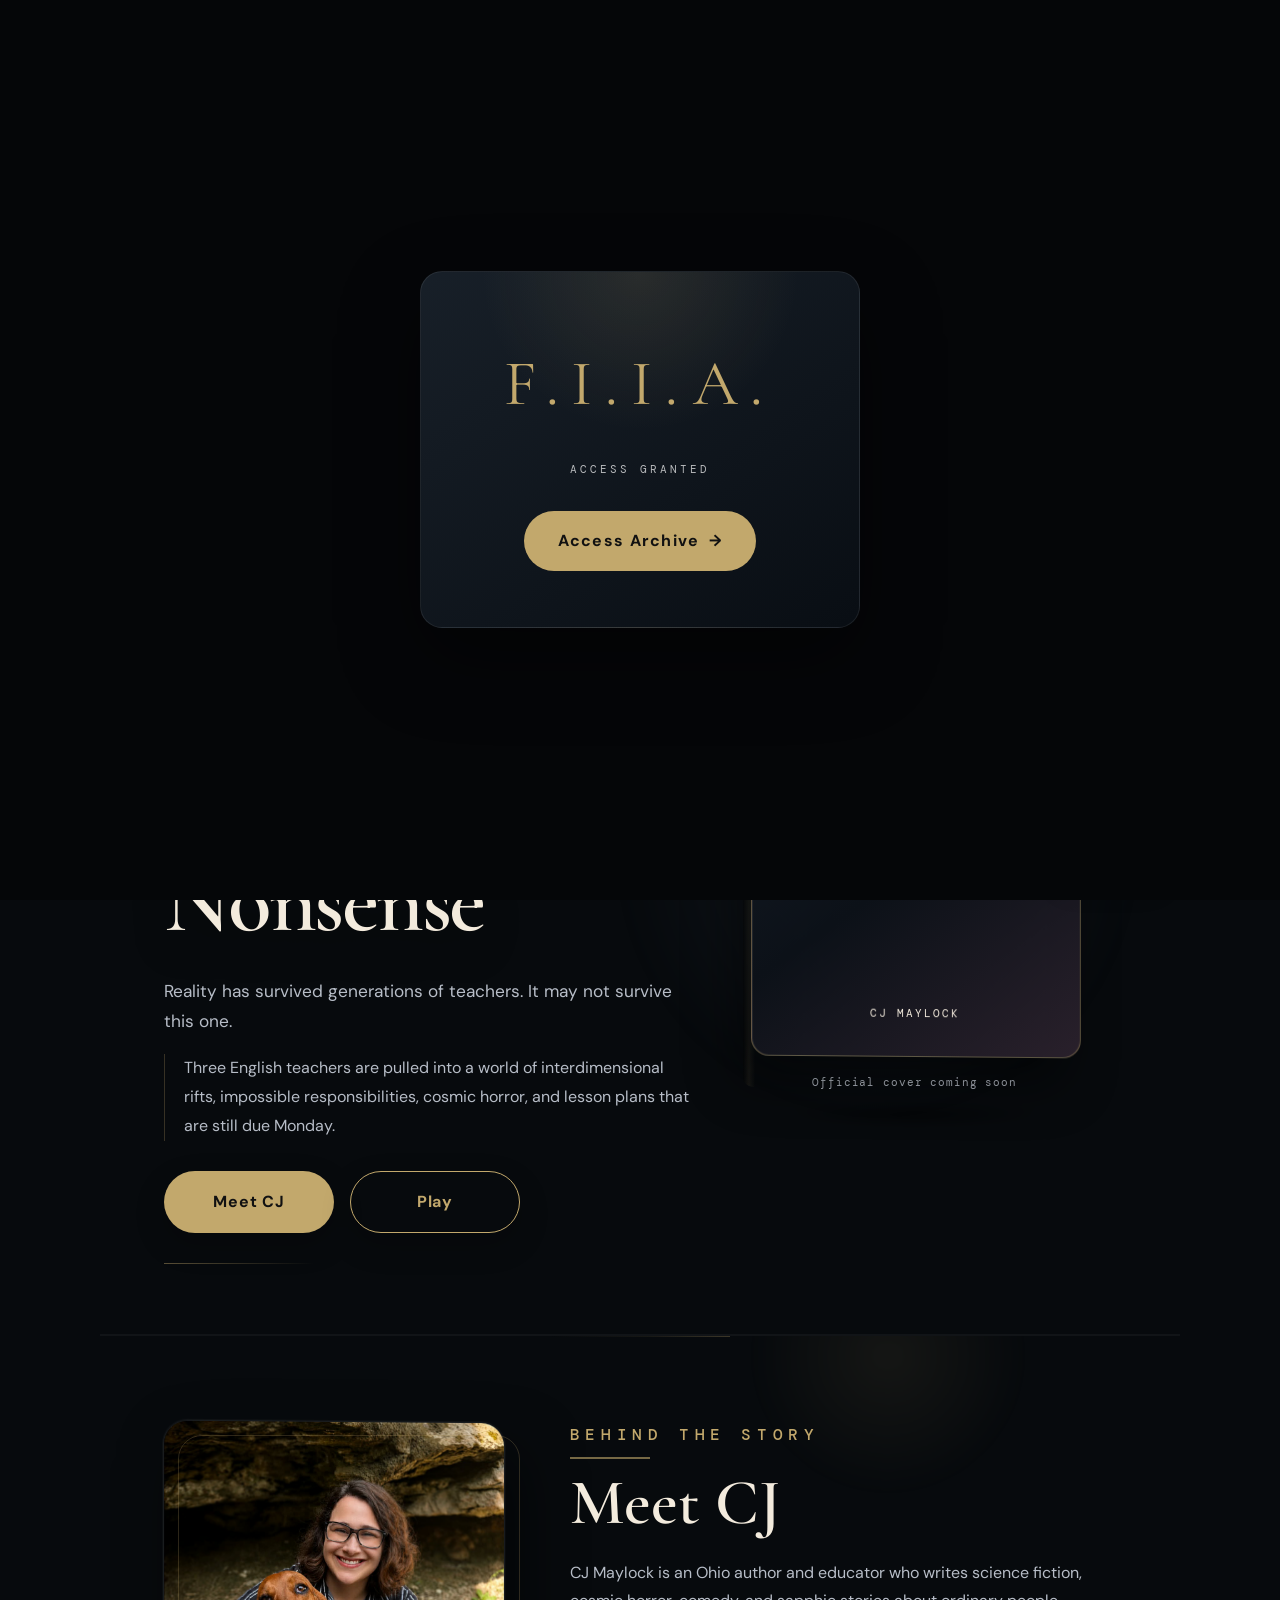
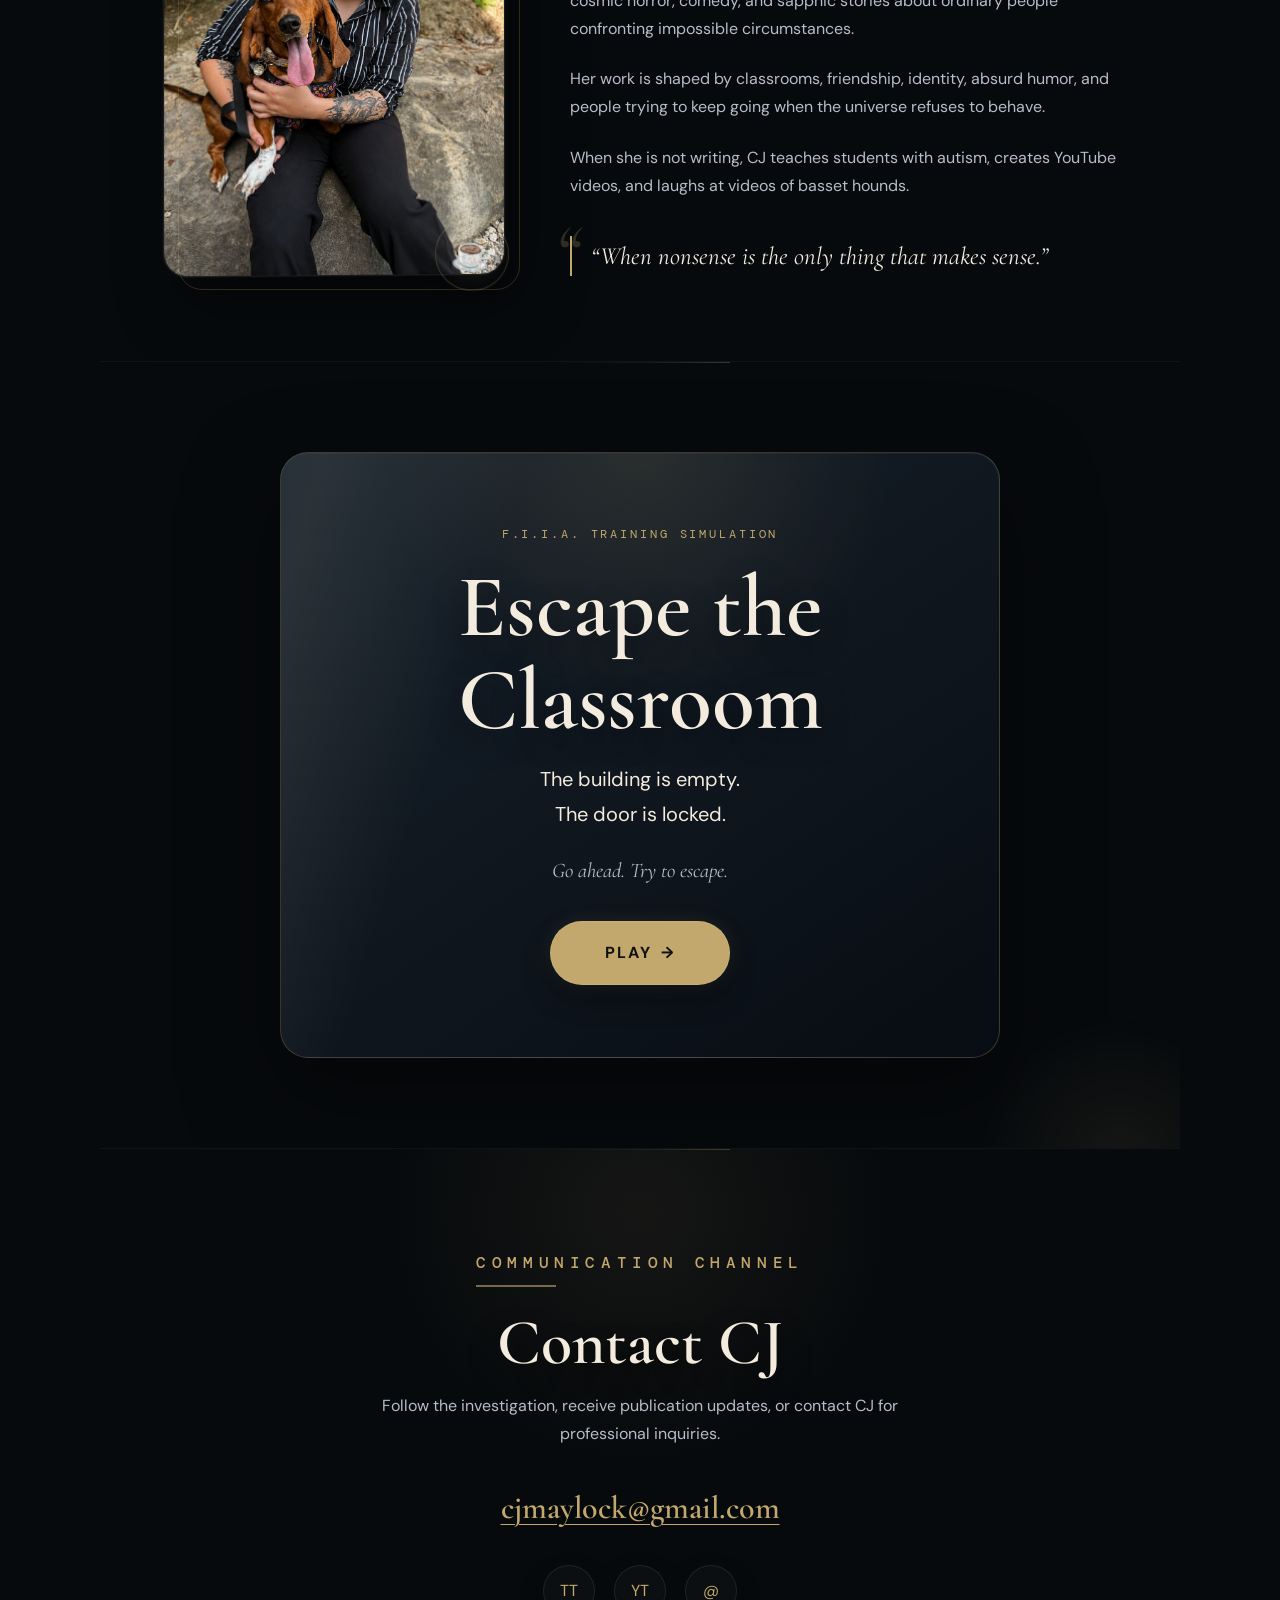
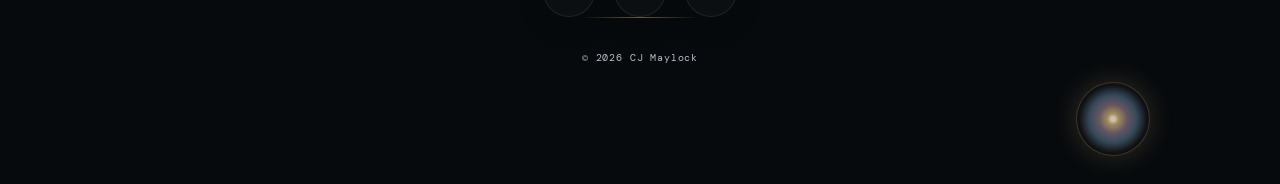
==== my-website/index.html @ 783957df "Add files via upload" ====
<!DOCTYPE html>
<html lang="en">

<head>
    <meta charset="UTF-8">

    <meta
        name="viewport"
        content="width=device-width, initial-scale=1.0"
    >

    <meta
        name="description"
        content="CJ Maylock, author of The English Department vs. Chaos and Nonsense."
    >

    <meta name="theme-color" content="#070a0d">

    <title>
        CJ Maylock | The English Department vs. Chaos and Nonsense
    </title>

    <link rel="preconnect" href="https://fonts.googleapis.com">

    <link
        rel="preconnect"
        href="https://fonts.gstatic.com"
        crossorigin
    >

    <link
        href="https://fonts.googleapis.com/css2?family=Cormorant+Garamond:ital,wght@0,500;0,600;0,700;1,500&family=DM+Mono:wght@400;500&family=DM+Sans:wght@400;500;700&display=swap"
        rel="stylesheet"
    >

    <link rel="stylesheet" href="style.css">
</head>

<body>

    <!-- ======================================================
         F.I.I.A. ENTRY SCREEN
    ======================================================= -->

    <div id="intro-screen">

        <div class="intro-card">

            <div class="fiia-logo">
                F.I.I.A.
            </div>

            <p class="clearance">
                ACCESS GRANTED
            </p>

            <button
                id="enter-button"
                type="button"
            >
                Access Archive
            </button>

        </div>

    </div>


    <!-- ======================================================
         FLASHLIGHT
    ======================================================= -->

    <div
        id="flashlight"
        aria-hidden="true"
    ></div>


    <main>

        <!-- ==================================================
             SCENE ONE: THE BOOK
        =================================================== -->

        <header id="hero">

            <div class="hero-left">

                <p class="presents">
                    CJ Maylock Presents
                </p>

                <h1>
                    The English Department

                    <span>vs.</span>

                    Chaos and Nonsense
                </h1>

                <p class="description">
                    Reality has survived generations of teachers.
                    It may not survive this one.
                </p>

                <p class="hero-summary">
                    Three English teachers are pulled into a world of
                    interdimensional rifts, impossible responsibilities,
                    cosmic horror, and lesson plans that are still due Monday.
                </p>

                <div class="hero-buttons">

                    <a
                        class="primary-button"
                        href="#author"
                    >
                        Meet CJ
                    </a>

                    <a
                        class="secondary-button"
                        href="#game"
                    >
                        Play
                    </a>

                </div>

            </div>


            <div class="hero-right">

                <div class="book-display">

                    <div class="book-placeholder">

                        <span class="book-small-text">
                            A Novel
                        </span>

                        <strong>
                            The English Department
                            <br>
                            vs.
                            <br>
                            Chaos and Nonsense
                        </strong>

                        <span class="book-author">
                            CJ Maylock
                        </span>

                    </div>

                    <p class="cover-status">
                        Official cover coming soon
                    </p>

                </div>

            </div>


            <!-- Hidden owl discovery -->

            <button
                id="secret-owl"
                data-secret="owl"
                type="button"
                aria-label="Decorative owl emblem"
            >
                ◉
            </button>


            <!-- Hidden faculty note -->

            <button
                id="secret-note"
                data-secret="note"
                type="button"
                aria-label="Small faculty note"
            >
                ✦
            </button>

        </header>


        <!-- ==================================================
             SCENE TWO: BEHIND THE STORY
        =================================================== -->

        <section
            id="author"
            class="reveal"
        >

            <div class="author-photo">

                <img
                    src="download.jpeg"
                    alt="Author CJ Maylock"
                >

            </div>


            <div class="author-copy">

                <p class="presents">
                    Behind the Story
                </p>

                <h2>
                    Meet CJ
                </h2>

                <p>
                    CJ Maylock is an Ohio author and educator who writes
                    science fiction, cosmic horror, comedy, and sapphic
                    stories about ordinary people confronting impossible
                    circumstances.
                </p>

                <p>
                    Her work is shaped by classrooms, friendship, identity,
                    absurd humor, and people trying to keep going when the
                    universe refuses to behave.
                </p>

                <p>
                    When she is not writing, CJ teaches students with autism,
                    creates YouTube videos, and laughs at videos of basset
                    hounds.
                </p>

                <blockquote class="author-quote">
                    “When nonsense is the only thing that makes sense.”
                </blockquote>

            </div>


            <!-- Hidden coffee discovery -->

            <button
                id="secret-coffee"
                data-secret="coffee"
                type="button"
                aria-label="Coffee mug"
            >
                ☕
            </button>

        </section>


        <!-- ==================================================
             SCENE THREE: ESCAPE THE CLASSROOM
        =================================================== -->

        <section
            id="game"
            class="reveal"
        >

            <div class="game-card">

                <small>
                    F.I.I.A. Training Simulation
                </small>

                <h2>
                    Escape the Classroom
                </h2>

                <p>
                    The building is empty.
                    <br>
                    The door is locked.
                </p>

                <p class="game-invitation">
                    Go ahead. Try to escape.
                </p>

                <button
                    id="play-game"
                    type="button"
                >
                    Play
                </button>

            </div>

        </section>


        <!-- ==================================================
             SCENE FOUR: CONTACT
        =================================================== -->

        <footer
            id="contact"
            class="reveal"
        >

            <p class="presents">
                Communication Channel
            </p>

            <h2>
                Contact CJ
            </h2>

            <p>
                Follow the investigation, receive publication updates,
                or contact CJ for professional inquiries.
            </p>

            <a
                class="contact-email"
                href="mailto:cjmaylock@gmail.com"
            >
                cjmaylock@gmail.com
            </a>

            <div class="social-links">

                <a
                    href="https://www.tiktok.com/@cj.maylock"
                    target="_blank"
                    rel="noopener noreferrer"
                    aria-label="CJ Maylock on TikTok"
                >
                    TT
                </a>

                <a
                    href="https://www.youtube.com/@CJMaylock/videos"
                    target="_blank"
                    rel="noopener noreferrer"
                    aria-label="CJ Maylock on YouTube"
                >
                    YT
                </a>

                <a
                    href="mailto:cjmaylock@gmail.com"
                    aria-label="Email CJ Maylock"
                >
                    @
                </a>

            </div>


            <!-- Hidden rift discovery -->

            <button
                id="secret-rift"
                data-secret="rift"
                type="button"
                aria-label="Small rift symbol"
            >
                ◌
            </button>

            <p class="copyright">
                © 2026 CJ Maylock
            </p>

        </footer>

    </main>


    <!-- ======================================================
         ESCAPE THE CLASSROOM — FULL-SCREEN GAME
         Hidden until the Play button is clicked
    ======================================================= -->

    <div
        id="game-overlay"
        aria-hidden="true"
    >

        <div class="game-interface">

            <!-- Game sidebar -->

            <aside class="game-sidebar">

                <p class="game-agency-label">
                    F.I.I.A. Training Simulation
                </p>

                <h2>
                    Escape the Classroom
                </h2>

                <div class="game-objective">

                    <small>
                        Current Objective
                    </small>

                    <strong id="game-objective-text">
                        Inspect the classroom.
                    </strong>

                </div>


                <div class="game-inventory">

                    <p class="game-panel-label">
                        Inventory
                    </p>

                    <div class="inventory-slots">

                        <div
                            class="inventory-slot"
                            id="inventory-key"
                            aria-label="Key inventory slot"
                        >
                            —
                        </div>

                        <div
                            class="inventory-slot"
                            id="inventory-code"
                            aria-label="Code inventory slot"
                        >
                            —
                        </div>

                        <div
                            class="inventory-slot"
                            id="inventory-badge"
                            aria-label="Badge inventory slot"
                        >
                            —
                        </div>

                    </div>

                </div>


                <div class="game-log">

                    <p class="game-panel-label">
                        Incident Log
                    </p>

                    <div
                        id="game-log-content"
                        aria-live="polite"
                    ></div>

                </div>


                <div class="game-sidebar-buttons">

                    <button
                        id="restart-game"
                        type="button"
                    >
                        Restart
                    </button>

                    <button
                        id="close-game"
                        type="button"
                    >
                        Return to Website
                    </button>

                </div>

            </aside>


            <!-- Classroom -->

            <section
                class="classroom"
                id="classroom"
            >

                <div class="classroom-ceiling">

                    <div class="classroom-light"></div>

                </div>


                <button
                    class="classroom-chalkboard"
                    id="classroom-chalkboard"
                    type="button"
                >

                    <strong id="classroom-board-title">
                        Today’s Objective
                    </strong>

                    <span id="classroom-board-message">
                        Remain calm until help arrives.
                    </span>

                </button>


                <button
                    class="classroom-poster"
                    id="classroom-poster"
                    type="button"
                >

                    <strong>
                        Northdown High School
                    </strong>

                    <small>
                        Staff reminder:
                        <br><br>
                        The second bell does not indicate dismissal.
                    </small>

                </button>


                <button
                    class="classroom-clock"
                    id="classroom-clock"
                    type="button"
                    aria-label="Classroom clock"
                ></button>


                <div class="filing-cabinet">

                    <button
                        class="filing-drawer"
                        data-drawer="0"
                        type="button"
                        aria-label="Top filing drawer"
                    ></button>

                    <button
                        class="filing-drawer"
                        data-drawer="1"
                        type="button"
                        aria-label="Second filing drawer"
                    ></button>

                    <button
                        class="filing-drawer"
                        data-drawer="2"
                        type="button"
                        aria-label="Third filing drawer"
                    ></button>

                    <button
                        class="filing-drawer"
                        data-drawer="3"
                        type="button"
                        aria-label="Bottom filing drawer"
                    ></button>

                </div>


                <div class="teacher-desk">

                    <button
                        class="desk-object coffee-object"
                        id="game-coffee"
                        type="button"
                        aria-label="Coffee mug"
                    >
                        ☕
                    </button>

                    <button
                        class="desk-object paper-object"
                        id="game-papers"
                        type="button"
                        aria-label="Stack of papers"
                    ></button>

                    <button
                        class="desk-object book-object"
                        id="game-book"
                        type="button"
                        aria-label="Purple book"
                    ></button>

                </div>


                <button
                    class="classroom-door"
                    id="classroom-door"
                    type="button"
                    aria-label="Locked classroom door"
                >

                    <span class="door-window"></span>

                    <span class="door-handle"></span>

                </button>


                <div class="classroom-floor"></div>

                <p
                    class="classroom-whisper"
                    id="classroom-whisper"
                >
                    you stayed too late
                </p>


                <!-- Game opening screen -->

                <div
                    class="game-screen"
                    id="game-start-screen"
                >

                    <div class="game-screen-card">

                        <p class="game-screen-code">
                            F.I.I.A. Training Scenario 01
                        </p>

                        <h2>
                            The classroom is empty.
                            <br>
                            The door is locked.
                        </h2>

                        <p>
                            Find a way out before the second bell.
                        </p>

                        <button
                            id="begin-game"
                            type="button"
                        >
                            Begin
                        </button>

                    </div>

                </div>


                <!-- Object discovery screen -->

                <div
                    class="game-screen hidden"
                    id="game-note-screen"
                >

                    <div class="game-screen-card">

                        <p
                            class="game-screen-code"
                            id="game-note-label"
                        >
                            Recovered Note
                        </p>

                        <h2 id="game-note-title">
                            Discovery
                        </h2>

                        <p id="game-note-text"></p>

                        <button
                            id="close-game-note"
                            type="button"
                        >
                            Put It Back
                        </button>

                    </div>

                </div>


                <!-- Door keypad screen -->

                <div
                    class="game-screen hidden"
                    id="game-keypad-screen"
                >

                    <div class="game-screen-card">

                        <p class="game-screen-code">
                            Door Keypad
                        </p>

                        <h2>
                            Enter the four-digit code.
                        </h2>

                        <p>
                            Something knocks once from the other side.
                        </p>

                        <div
                            class="keypad-display"
                            id="keypad-display"
                        >
                            ----
                        </div>

                        <div
                            class="keypad-buttons"
                            id="keypad-buttons"
                        >

                            <button type="button">1</button>
                            <button type="button">2</button>
                            <button type="button">3</button>

                            <button type="button">4</button>
                            <button type="button">5</button>
                            <button type="button">6</button>

                            <button type="button">7</button>
                            <button type="button">8</button>
                            <button type="button">9</button>

                            <button type="button">CLR</button>
                            <button type="button">0</button>
                            <button type="button">OK</button>

                        </div>

                        <button
                            id="close-keypad"
                            type="button"
                        >
                            Step Away
                        </button>

                    </div>

                </div>


                <!-- Game ending screen -->

                <div
                    class="game-screen hidden"
                    id="game-ending-screen"
                >

                    <div class="game-screen-card">

                        <p class="game-screen-code">
                            Training Evaluation
                        </p>

                        <h2>
                            The door opened.
                            <br>
                            The hallway did not.
                        </h2>

                        <p id="game-ending-text">
                            You escaped the classroom before the second bell.
                        </p>

                        <div class="game-ending-buttons">

                            <button
                                id="play-again"
                                type="button"
                            >
                                Play Again
                            </button>

                            <button
                                id="return-from-game"
                                type="button"
                            >
                                Return to Website
                            </button>

                        </div>

                    </div>

                </div>

            </section>

        </div>

    </div>


    <!-- ======================================================
         JAVASCRIPT
    ======================================================= -->

    <script src="script.js"></script>
    <script src="ambient.js"></script>
    <script src="discoveries.js"></script>
    <script src="effects.js"></script>
    <script src="achievements.js"></script>
    <script src="game.js"></script>

</body>

</html>
---- my-website/style.css ----
/* ============================================================
   CJ MAYLOCK WEBSITE
   THE ENGLISH DEPARTMENT vs. CHAOS AND NONSENSE
   PART 1 — FOUNDATION
============================================================ */


/* ============================================================
   GOOGLE FONTS
============================================================ */

@import url('https://fonts.googleapis.com/css2?family=Cormorant+Garamond:wght@400;500;600;700&family=DM+Sans:wght@400;500;700&family=DM+Mono:wght@400;500&display=swap');


/* ============================================================
   VARIABLES
============================================================ */

:root{

    --background:#070A0D;
    --background-light:#10161D;

    --panel:rgba(18,24,31,.88);

    --gold:#C2A86C;

    --paper:#F3EBDD;

    --chalk:#E5E9E1;

    --text:#F7F5F2;

    --text-soft:#B7BDC7;

    --border:rgba(255,255,255,.08);

    --shadow:0 30px 80px rgba(0,0,0,.45);

    --radius:22px;

    --transition:.35s ease;

}


/* ============================================================
   RESET
============================================================ */

*{

    margin:0;

    padding:0;

    box-sizing:border-box;

}

html{

    scroll-behavior:smooth;

}

body{

    background:var(--background);

    color:var(--text);

    font-family:"DM Sans",sans-serif;

    overflow-x:hidden;

    line-height:1.75;

    position:relative;

}


/* ============================================================
   BACKGROUND
============================================================ */

body::before{

    content:"";

    position:fixed;

    inset:0;

    background:

        radial-gradient(circle at top,#1b2430 0%,transparent 55%),

        radial-gradient(circle at bottom,#111923 0%,transparent 45%),

        linear-gradient(180deg,#070A0D,#090D12);

    z-index:-2;

}

body::after{

    content:"";

    position:fixed;

    inset:0;

    background-image:

    linear-gradient(rgba(255,255,255,.02) 1px,transparent 1px),

    linear-gradient(90deg,rgba(255,255,255,.02) 1px,transparent 1px);

    background-size:70px 70px;

    opacity:.18;

    pointer-events:none;

    z-index:-1;

}


/* ============================================================
   TYPOGRAPHY
============================================================ */

h1,h2,h3{

    font-family:"Cormorant Garamond",serif;

    font-weight:600;

    line-height:1.05;

}

h1{

    font-size:clamp(3rem,7vw,6rem);

}

h2{

    font-size:clamp(2.2rem,5vw,4rem);

}

h3{

    font-size:2rem;

}

p{

    color:var(--text-soft);

    max-width:700px;

}

a{

    text-decoration:none;

    color:inherit;

}


/* ============================================================
   LAYOUT
============================================================ */

section{

    padding:120px 8%;

}

img{

    display:block;

    max-width:100%;

}

button{

    font:inherit;

    cursor:pointer;

}


/* ============================================================
   BUTTONS
============================================================ */

.primary-button,

.secondary-button,

#enter-button,

#play-game{

    display:inline-flex;

    align-items:center;

    justify-content:center;

    gap:.6rem;

    padding:16px 34px;

    border-radius:999px;

    transition:var(--transition);

    font-weight:700;

    letter-spacing:.05em;

    cursor:pointer;

}

.primary-button,

#enter-button,

#play-game{

    background:var(--gold);

    color:#111;

    border:none;

}

.primary-button:hover,

#enter-button:hover,

#play-game:hover{

    transform:translateY(-4px);

    box-shadow:

    0 0 25px rgba(194,168,108,.45);

}

.secondary-button{

    border:1px solid var(--gold);

    color:var(--gold);

    background:transparent;

}

.secondary-button:hover{

    background:rgba(194,168,108,.12);

}


/* ============================================================
   INTRO SCREEN
============================================================ */

#intro-screen{

    position:fixed;

    inset:0;

    display:flex;

    justify-content:center;

    align-items:center;

    background:#050608;

    z-index:9999;

}

.intro-card{

    width:min(500px,90%);

    padding:60px;

    text-align:center;

    border:1px solid var(--border);

    border-radius:var(--radius);

    background:rgba(18,24,31,.92);

    backdrop-filter:blur(18px);

    box-shadow:var(--shadow);

}

.fiia-logo{

    font-family:"Cormorant Garamond",serif;

    font-size:3rem;

    color:var(--gold);

    letter-spacing:.2em;

    margin-bottom:20px;

}

.clearance{

    text-transform:uppercase;

    letter-spacing:.3em;

    font-size:.75rem;

    margin-bottom:40px;

}


/* ============================================================
   FLASHLIGHT
============================================================ */

#flashlight{

    position:fixed;

    width:380px;

    height:380px;

    border-radius:50%;

    pointer-events:none;

    background:

    radial-gradient(circle,

    rgba(255,247,214,.18),

    rgba(255,247,214,.06) 40%,

    transparent 70%);

    transform:translate(-50%,-50%);

    z-index:999;

    mix-blend-mode:screen;

}


/* ============================================================
   SCROLLBAR
============================================================ */

::-webkit-scrollbar{

    width:10px;

}

::-webkit-scrollbar-track{

    background:#0A0D12;

}

::-webkit-scrollbar-thumb{

    background:var(--gold);

    border-radius:100px;

}


/* ============================================================
   TEXT SELECTION
============================================================ */

::selection{

    background:rgba(194,168,108,.45);

    color:white;

}


/* ============================================================
   REVEAL ANIMATION
============================================================ */

.reveal{

    opacity:0;

    transform:translateY(40px);

    transition:1s ease;

}

.reveal.active{

    opacity:1;

    transform:none;

}


/* ============================================================
   UTILITIES
============================================================ */

.hidden{

    display:none;

}

.center{

    text-align:center;

}

.gold{

    color:var(--gold);

}
#hero{
    min-height:100vh;
    padding:120px 8%;
    display:grid;
    grid-template-columns:1.1fr .9fr;
    gap:4rem;
    align-items:center;
}

.hero-left{
    display:flex;
    flex-direction:column;
    gap:1.5rem;
}

.presents{
    color:var(--gold);
    font-family:"DM Mono",monospace;
    letter-spacing:.35em;
    text-transform:uppercase;
    font-size:.9rem;
}

#hero h1{
    max-width:760px;
}

#hero h1 span{
    color:var(--gold);
    font-style:italic;
}

.description{
    font-size:1.08rem;
    max-width:650px;
}

.hero-buttons{
    display:flex;
    flex-wrap:wrap;
    gap:1rem;
    margin-top:.75rem;
}

.hero-right{
    display:flex;
    justify-content:center;
}

.hero-right img{
    width:min(430px,100%);
    border-radius:24px;
    border:1px solid var(--border);
    box-shadow:var(--shadow);
    transition:transform .45s ease, box-shadow .45s ease;
}

.hero-right img:hover{
    transform:translateY(-8px);
    box-shadow:0 35px 90px rgba(0,0,0,.55);
}

/* ============================================================
   ABOUT BOOK
============================================================ */

#about-book{
    display:grid;
    grid-template-columns:.85fr 1.15fr;
    gap:4rem;
    align-items:center;
}

.book-column{
    display:flex;
    justify-content:center;
}

.book-placeholder{
    width:320px;
    aspect-ratio:2/3;
    display:grid;
    place-items:center;
    color:var(--gold);
    font-family:"Cormorant Garamond",serif;
    font-size:2rem;
    border:2px dashed rgba(194,168,108,.4);
    border-radius:18px;
    background:
      linear-gradient(rgba(255,255,255,.03),rgba(255,255,255,.01));
    transition:all .35s ease;
}

.book-placeholder:hover{
    transform:translateY(-8px) rotate(-1deg);
    border-color:var(--gold);
}

.book-copy{
    display:flex;
    flex-direction:column;
    gap:1.4rem;
}

.book-copy h2{
    color:var(--paper);
}

.book-copy p{
    font-size:1.05rem;
}

.book-copy .primary-button{
    width:max-content;
    margin-top:.5rem;
}

/* ============================================================
   SUBTLE SECTION DIVIDERS
============================================================ */

#hero::after,
#about-book::after{
    content:"";
    display:block;
    width:120px;
    height:1px;
    background:linear-gradient(to right,transparent,var(--gold),transparent);
    margin-top:4rem;
    opacity:.45;
}
#hero > *{
    animation:heroFade .9s ease both;
}

.hero-left{
    animation-delay:.1s;
}

.hero-right{
    animation-delay:.25s;
}

@keyframes heroFade{
    from{
        opacity:0;
        transform:translateY(30px);
    }
    to{
        opacity:1;
        transform:none;
    }
}

.presents{
    position:relative;
    display:inline-block;
}

.presents::after{
    content:"";
    position:absolute;
    left:0;
    bottom:-10px;
    width:80px;
    height:2px;
    background:var(--gold);
    opacity:.6;
}

#hero h1{
    text-wrap:balance;
}

.description{
    margin-top:.5rem;
}

/* ============================================================
   BOOK SECTION POLISH
============================================================ */

#about-book{
    position:relative;
}

#about-book::before{
    content:"";
    position:absolute;
    inset:40px;
    border:1px solid rgba(255,255,255,.04);
    border-radius:28px;
    pointer-events:none;
}

.book-copy{
    padding:1rem 0;
}

.book-copy h2{
    margin-bottom:.5rem;
}

.book-copy p{
    line-height:1.9;
}

.book-placeholder{
    overflow:hidden;
    position:relative;
}

.book-placeholder::before{
    content:"";
    position:absolute;
    inset:0;
    background:
        radial-gradient(circle at top,
        rgba(194,168,108,.18),
        transparent 60%);
    opacity:0;
    transition:.35s ease;
}

.book-placeholder:hover::before{
    opacity:1;
}

/* ============================================================
   BUTTON POLISH
============================================================ */

.primary-button,
.secondary-button{
    min-width:170px;
}

.primary-button:active,
.secondary-button:active{
    transform:scale(.98);
}

/* ============================================================
   RESPONSIVE
============================================================ */

@media (max-width:1100px){

    #hero,
    #about-book{
        grid-template-columns:1fr;
        text-align:center;
    }

    .hero-left,
    .book-copy{
        align-items:center;
    }

    .hero-buttons{
        justify-content:center;
    }

    .hero-right{
        order:-1;
    }

    .book-column{
        margin-bottom:2rem;
    }

}

@media (max-width:700px){

    section{
        padding:90px 7%;
    }

    #hero{
        min-height:auto;
        padding-top:140px;
    }

    .hero-buttons{
        flex-direction:column;
        width:100%;
    }

    .primary-button,
    .secondary-button{
        width:100%;
    }

    .book-placeholder{
        width:250px;
    }

    .presents{
        letter-spacing:.2em;
        font-size:.8rem;
    }

    h1{
        font-size:clamp(2.5rem,12vw,4.5rem);
    }

    h2{
        font-size:clamp(2rem,8vw,3rem);
    }
}
#author{
    display:grid;
    grid-template-columns:.9fr 1.1fr;
    gap:4rem;
    align-items:center;
}

.author-photo{
    display:flex;
    justify-content:center;
}

.author-photo img{
    width:min(360px,100%);
    border-radius:24px;
    border:1px solid var(--border);
    box-shadow:var(--shadow);
    transition:all .4s ease;
}

.author-photo img:hover{
    transform:translateY(-8px) rotate(-1deg);
}

.author-copy{
    display:flex;
    flex-direction:column;
    gap:1.25rem;
}

.author-copy h2{
    color:var(--paper);
}

.author-copy p{
    max-width:650px;
}


/* ============================================================
   ESCAPE THE CLASSROOM
============================================================ */

#game{
    padding:140px 8%;
}

.game-card{
    max-width:900px;
    margin:0 auto;
    text-align:center;
    padding:4.5rem 3rem;
    border-radius:28px;
    border:1px solid var(--border);

    background:
        radial-gradient(circle at top,
        rgba(194,168,108,.08),
        transparent 40%),
        var(--panel);

    backdrop-filter:blur(18px);

    box-shadow:var(--shadow);

    transition:.4s ease;
}

.game-card:hover{
    transform:translateY(-8px);
}

.game-card small{

    display:block;

    margin-bottom:1rem;

    color:var(--gold);

    font-family:"DM Mono",monospace;

    letter-spacing:.25em;

    text-transform:uppercase;

    font-size:.72rem;

}

.game-card h2{

    margin-bottom:1rem;

}

.game-card p{

    margin:0 auto 2rem;

    font-size:1.1rem;

    color:var(--paper);

}


/* ============================================================
   CONTACT
============================================================ */

#contact{

    text-align:center;

    padding:120px 8% 80px;

    border-top:1px solid rgba(255,255,255,.06);

}

#contact h2{

    margin-bottom:1rem;

}

#contact p{

    margin:0 auto 2rem;

}

.social-links{

    display:flex;

    justify-content:center;

    gap:1.2rem;

    flex-wrap:wrap;

}

.social-links a{

    width:52px;

    height:52px;

    display:grid;

    place-items:center;

    border-radius:50%;

    border:1px solid var(--border);

    transition:.35s ease;

    color:var(--gold);

}

.social-links a:hover{

    transform:translateY(-6px);

    background:rgba(194,168,108,.12);

    border-color:var(--gold);

}


/* ============================================================
   SUBTLE DIVIDERS
============================================================ */

#author,
#game,
#contact{
    position:relative;
}

#author::before,
#game::before,
#contact::before{
    content:"";
    position:absolute;
    top:0;
    left:50%;
    transform:translateX(-50%);
    width:140px;
    height:1px;
    background:linear-gradient(to right,transparent,var(--gold),transparent);
    opacity:.35;
}


/* ============================================================
   RESPONSIVE
============================================================ */

@media (max-width:1000px){

    #author{
        grid-template-columns:1fr;
        text-align:center;
    }

    .author-copy{
        align-items:center;
    }

}

@media (max-width:700px){

    .game-card{
        padding:3rem 1.75rem;
    }

    .social-links{
        gap:.75rem;
    }

}
#secret-owl,
#secret-coffee,
#secret-note,
#secret-rift{
    position:absolute;
    width:42px;
    height:42px;
    border:none;
    background:transparent;
    cursor:pointer;
    opacity:.28;
    transition:all .35s ease;
    z-index:25;
}

#secret-owl:hover,
#secret-coffee:hover,
#secret-note:hover,
#secret-rift:hover{
    opacity:1;
    transform:scale(1.18) rotate(6deg);
    filter:drop-shadow(0 0 10px rgba(194,168,108,.45));
}

#secret-owl{
    top:120px;
    right:7%;
}

#secret-coffee{
    bottom:180px;
    left:6%;
}

#secret-note{
    top:50%;
    right:12%;
}

#secret-rift{
    bottom:120px;
    right:18%;
}

/* ============================================================
   FLASHLIGHT POLISH
============================================================ */

#flashlight{
    transition:
        width .25s ease,
        height .25s ease,
        opacity .35s ease;
    opacity:.95;
}

body:hover #flashlight{
    width:420px;
    height:420px;
}

/* ============================================================
   PAGE FLICKER
============================================================ */

body.page-flicker{
    animation:pageFlicker .6s steps(2,end);
}

@keyframes pageFlicker{
    0%,100%{filter:brightness(1);}
    15%{filter:brightness(.25);}
    28%{filter:brightness(1.15);}
    40%{filter:brightness(.35);}
    58%{filter:brightness(1.08);}
    76%{filter:brightness(.18);}
}

/* ============================================================
   FILM GRAIN
============================================================ */

body::after{
    animation:grainShift 10s linear infinite;
}

@keyframes grainShift{
    0%{transform:translate(0,0);}
    25%{transform:translate(-10px,6px);}
    50%{transform:translate(8px,-4px);}
    75%{transform:translate(-6px,-8px);}
    100%{transform:translate(0,0);}
}

/* ============================================================
   SUBTLE FLOATING GLOW
============================================================ */

#hero,
#about-book,
#author,
#game{
    position:relative;
    overflow:hidden;
}

#hero::before,
#about-book::after,
#author::after,
#game::after{
    content:"";
    position:absolute;
    width:280px;
    height:280px;
    border-radius:50%;
    background:radial-gradient(circle,
        rgba(194,168,108,.08),
        transparent 70%);
    filter:blur(8px);
    animation:floatGlow 16s ease-in-out infinite;
    pointer-events:none;
}

#hero::before{
    top:-120px;
    right:-100px;
}

#about-book::after{
    bottom:-140px;
    left:-120px;
}

#author::after{
    top:-120px;
    left:60%;
}

#game::after{
    bottom:-150px;
    right:-80px;
}

@keyframes floatGlow{
    0%,100%{transform:translateY(0);}
    50%{transform:translateY(35px);}
}

/* ============================================================
   CREEPY NOTES
============================================================ */

.secret-note{
    position:absolute;
    padding:.85rem 1rem;
    border:1px solid rgba(194,168,108,.2);
    background:#efe4c8;
    color:#29251d;
    font-family:"Cormorant Garamond",serif;
    transform:rotate(-4deg);
    box-shadow:0 12px 24px rgba(0,0,0,.25);
}

.secret-note small{
    display:block;
    margin-top:.4rem;
    color:#5d5344;
    font-family:"DM Mono",monospace;
    font-size:.65rem;
}

/* ============================================================
   GLOBAL HOVER POLISH
============================================================ */

img,
.game-card,
.book-placeholder,
.intro-card{
    transition:all .4s ease;
}

img:hover{
    filter:brightness(1.03);
}

/* ============================================================
   FINAL RESPONSIVE
============================================================ */

@media(max-width:700px){

    #secret-owl,
    #secret-coffee,
    #secret-note,
    #secret-rift{
        width:36px;
        height:36px;
    }

    #flashlight{
        width:260px;
        height:260px;
    }
}
/* ============================================================
   DISCOVERY WINDOW
============================================================ */

#discovery-window{

    position:fixed;

    inset:0;

    display:none;

    justify-content:center;

    align-items:center;

    padding:2rem;

    background:rgba(5,8,12,.65);

    backdrop-filter:blur(8px);

    z-index:99999;

    animation:fadeIn .35s ease;

}

.discovery-card{

    position:relative;

    width:min(560px,95vw);

    padding:3rem;

    border-radius:22px;

    border:1px solid rgba(194,168,108,.35);

    background:

        linear-gradient(

            rgba(255,250,238,.98),

            rgba(244,236,219,.96)

        );

    color:#2b241c;

    box-shadow:

        0 40px 100px rgba(0,0,0,.45);

    transform:rotate(-1deg);

}

.discovery-card::before{

    content:"";

    position:absolute;

    width:120px;

    height:35px;

    top:-14px;

    left:50%;

    transform:translateX(-50%) rotate(-2deg);

    background:rgba(230,220,180,.55);

    border-radius:4px;

    box-shadow:0 2px 6px rgba(0,0,0,.18);

}

#discovery-title{

    font-family:"Cormorant Garamond",serif;

    font-size:2.3rem;

    margin-bottom:1rem;

    color:#2d2418;

}

#discovery-text{

    color:#463d32;

    line-height:1.85;

    font-size:1.05rem;

}

#close-discovery{

    position:absolute;

    top:18px;

    right:18px;

    width:42px;

    height:42px;

    border:none;

    border-radius:50%;

    background:rgba(0,0,0,.08);

    color:#333;

    font-size:1.3rem;

    cursor:pointer;

    transition:.25s ease;

}

#close-discovery:hover{

    background:var(--gold);

    color:white;

    transform:rotate(90deg);

}

@keyframes fadeIn{

    from{

        opacity:0;

    }

    to{

        opacity:1;

    }

}

.discovery-card{

    animation:noteDrop .45s ease;

}

@keyframes noteDrop{

    from{

        opacity:0;

        transform:

            translateY(-40px)

            rotate(-5deg);

    }

    to{

        opacity:1;

        transform:

            translateY(0)

            rotate(-1deg);

    }

}
/* ============================================================
   CONDENSED WEBSITE WIDTH
============================================================ */

#hero,
#about-book,
#author,
#game,
#contact {
    width: min(1180px, 100%);
    margin-left: auto;
    margin-right: auto;
}

#hero,
#about-book,
#author {
    padding-left: clamp(28px, 5vw, 70px);
    padding-right: clamp(28px, 5vw, 70px);
}

#game,
#contact {
    padding-left: clamp(28px, 5vw, 70px);
    padding-right: clamp(28px, 5vw, 70px);
}

/* Slightly tighter desktop layouts */

#hero {
    grid-template-columns: minmax(0, 1.05fr) minmax(300px, 0.75fr);
    gap: clamp(2rem, 5vw, 4.5rem);
}

#about-book {
    grid-template-columns: minmax(260px, 0.72fr) minmax(0, 1.1fr);
    gap: clamp(2.5rem, 5vw, 5rem);
}

#author {
    grid-template-columns: minmax(260px, 0.72fr) minmax(0, 1.15fr);
    gap: clamp(2.5rem, 5vw, 5rem);
}

/* Keep text from becoming too wide */

.hero-left,
.book-copy,
.author-copy {
    max-width: 680px;
}

.description,
.book-copy p,
.author-copy p {
    max-width: 620px;
}

/* Make the game feel like a contained feature */

.game-card {
    max-width: 760px;
}

/* Tighter spacing between sections */

section {
    padding-top: 95px;
    padding-bottom: 95px;
}

@media (max-width: 1100px) {
    #hero,
    #about-book,
    #author {
        width: min(760px, 100%);
    }
}

@media (max-width: 700px) {
    #hero,
    #about-book,
    #author,
    #game,
    #contact {
        width: 100%;
    }

    section {
        padding-top: 72px;
        padding-bottom: 72px;
    }
}
/* ============================================================
   INDEX V2 — FINAL LAYOUT SUPPORT
============================================================ */

/* Keep each scene centered and comfortably condensed */

#hero,
#author,
#game,
#contact {
    width: min(1120px, 100%);
    margin-left: auto;
    margin-right: auto;
}


/* ============================================================
   HERO TEXT
============================================================ */

.presents {
    font-size: 1rem;
    font-weight: 500;
}

.hero-summary {
    max-width: 620px;
    font-size: 1rem;
    line-height: 1.8;
    color: var(--text-soft);
}


/* Make the title display on intentional separate lines */

#hero h1 span {
    display: block;
    margin: 0.15em 0;
}


/* ============================================================
   BOOK DISPLAY
============================================================ */

.book-display {
    display: flex;
    flex-direction: column;
    align-items: center;
    gap: 1rem;
}

.book-placeholder {
    width: min(330px, 80vw);
    min-height: 490px;
    padding: 2rem;

    display: flex;
    flex-direction: column;
    align-items: center;
    justify-content: space-between;

    text-align: center;

    border: 1px solid rgba(194, 168, 108, 0.42);
    border-radius: 18px;

    background:
        radial-gradient(
            circle at 50% 25%,
            rgba(194, 168, 108, 0.18),
            transparent 32%
        ),
        linear-gradient(
            145deg,
            #18222e,
            #0c1118 58%,
            #29202b
        );

    box-shadow:
        -18px 28px 55px rgba(0, 0, 0, 0.4);

    color: var(--paper);
}

.book-placeholder strong {
    font-family: "Cormorant Garamond", serif;
    font-size: 2.05rem;
    line-height: 1.05;
    text-transform: uppercase;
}

.book-small-text,
.book-author {
    font-family: "DM Mono", monospace;
    font-size: 0.7rem;
    letter-spacing: 0.18em;
    text-transform: uppercase;
}

.book-small-text {
    color: var(--gold);
}

.book-author {
    color: var(--paper);
}

.cover-status {
    font-family: "DM Mono", monospace;
    font-size: 0.68rem;
    letter-spacing: 0.08em;
    text-align: center;
}


/* ============================================================
   AUTHOR QUOTE
============================================================ */

.author-quote {
    max-width: 580px;
    margin-top: 1rem;
    padding-left: 1.2rem;

    border-left: 2px solid var(--gold);

    color: var(--paper);
    font-family: "Cormorant Garamond", serif;
    font-size: 1.55rem;
    font-style: italic;
    line-height: 1.3;
}


/* ============================================================
   GAME
============================================================ */

.game-invitation {
    margin-top: -0.7rem !important;
    color: var(--text-soft) !important;
    font-family: "Cormorant Garamond", serif;
    font-size: 1.3rem !important;
    font-style: italic;
}


/* ============================================================
   CONTACT
============================================================ */

.contact-email {
    display: inline-block;
    margin-bottom: 1.8rem;

    color: var(--gold);
    font-family: "Cormorant Garamond", serif;
    font-size: clamp(1.35rem, 3vw, 2rem);
    font-weight: 600;

    text-decoration: underline;
    text-decoration-thickness: 1px;
    text-underline-offset: 0.35rem;

    transition: var(--transition);
}

.contact-email:hover {
    color: var(--paper);
}

.copyright {
    margin: 3rem auto 0;
    font-family: "DM Mono", monospace;
    font-size: 0.65rem;
    letter-spacing: 0.08em;
}


/* ============================================================
   INTRO CLEANUP
============================================================ */

.intro-card {
    max-width: 440px;
    padding: 3.5rem 2.5rem;
}

.fiia-logo {
    font-size: clamp(2.5rem, 7vw, 4rem);
}

.clearance {
    margin-bottom: 2rem;
}


/* ============================================================
   MOBILE
============================================================ */

@media (max-width: 700px) {

    #hero,
    #author,
    #game,
    #contact {
        width: 100%;
    }

    .book-placeholder {
        min-height: 420px;
    }

    .book-placeholder strong {
        font-size: 1.7rem;
    }

    .author-quote {
        text-align: left;
    }
}
#game-overlay{
    position:fixed;
    inset:0;
    z-index:100000;
    display:none;
    color:var(--text);
    background:#05080c;
}

#game-overlay.open{
    display:block;
}

.game-interface{
    width:100%;
    height:100%;
    display:grid;
    grid-template-columns:320px 1fr;
    background:#080d13;
}

.game-sidebar{
    min-width:0;
    height:100%;
    display:flex;
    flex-direction:column;
    padding:1.4rem;
    border-right:1px solid var(--border);
    background:#0a1017;
    overflow-y:auto;
}

.game-agency-label{
    margin:0;
    color:var(--gold);
    font-family:"DM Mono",monospace;
    font-size:.62rem;
    letter-spacing:.13em;
    text-transform:uppercase;
}

.game-sidebar h2{
    margin:.8rem 0 1.2rem;
    font-size:2.65rem;
    line-height:.92;
}

.game-objective{
    padding:1rem;
    border:1px solid var(--border);
    background:rgba(255,255,255,.025);
}

.game-objective small,
.game-panel-label{
    display:block;
    color:var(--gold);
    font-family:"DM Mono",monospace;
    font-size:.57rem;
    letter-spacing:.1em;
    text-transform:uppercase;
}

.game-objective strong{
    display:block;
    margin-top:.45rem;
    font-family:"Cormorant Garamond",serif;
    font-size:1.25rem;
    line-height:1.15;
}

.game-inventory,
.game-log{
    margin-top:1.3rem;
}

.inventory-slots{
    display:grid;
    grid-template-columns:repeat(3,1fr);
    gap:.55rem;
}

.inventory-slot{
    min-height:66px;
    display:grid;
    place-items:center;
    border:1px solid var(--border);
    background:rgba(255,255,255,.02);
    color:rgba(255,255,255,.24);
    font-size:1.35rem;
}

.inventory-slot.filled{
    color:var(--text);
    border-color:rgba(194,168,108,.5);
    background:rgba(194,168,108,.06);
}

#game-log-content{
    min-height:190px;
    max-height:240px;
    overflow-y:auto;
    padding:.8rem;
    border:1px solid var(--border);
    background:rgba(0,0,0,.18);
    font-family:"DM Mono",monospace;
    font-size:.65rem;
    line-height:1.6;
}

.game-log-entry{
    margin-bottom:.65rem;
    color:rgba(255,255,255,.6);
}

.game-log-entry strong{
    color:#dbc499;
}

.game-sidebar-buttons{
    display:grid;
    gap:.6rem;
    margin-top:auto;
    padding-top:1rem;
}

#restart-game,
#close-game{
    min-height:44px;
    padding:.7rem .9rem;
    border:1px solid var(--border);
    color:var(--text);
    background:rgba(255,255,255,.025);
    cursor:pointer;
    transition:var(--transition);
}

#restart-game:hover,
#close-game:hover{
    border-color:var(--gold);
    color:var(--gold);
}

.classroom{
    position:relative;
    min-width:0;
    height:100%;
    overflow:hidden;
    background:
        linear-gradient(rgba(29,43,56,.42),rgba(6,10,15,.94)),
        linear-gradient(90deg,#1d2a36 0 16%,#263747 16% 84%,#1d2a36 84%);
}

.classroom::before{
    content:"";
    position:absolute;
    inset:0;
    opacity:.13;
    pointer-events:none;
    background-image:
        linear-gradient(rgba(255,255,255,.04) 1px,transparent 1px),
        linear-gradient(90deg,rgba(255,255,255,.04) 1px,transparent 1px);
    background-size:48px 48px;
}

.classroom.flicker{
    animation:classroomFlicker .85s steps(2,end);
}

.classroom.shake{
    animation:classroomShake .45s linear;
}

.classroom.dark .classroom-light{
    background:#3d3e3a;
    box-shadow:none;
}

@keyframes classroomFlicker{
    0%,100%{filter:brightness(1);}
    12%{filter:brightness(.22);}
    22%{filter:brightness(1.16);}
    33%{filter:brightness(.38);}
    46%{filter:brightness(1.06);}
    62%{filter:brightness(.18);}
    77%{filter:brightness(1.12);}
}

@keyframes classroomShake{
    0%,100%{transform:translateX(0);}
    20%{transform:translateX(-5px);}
    40%{transform:translateX(5px);}
    60%{transform:translateX(-3px);}
    80%{transform:translateX(3px);}
}

.classroom-ceiling{
    position:absolute;
    inset:0 0 auto;
    height:120px;
    border-bottom:1px solid rgba(255,255,255,.06);
    background:linear-gradient(#131d26,#0f171f);
}

.classroom-light{
    position:absolute;
    top:28px;
    left:50%;
    width:230px;
    height:18px;
    transform:translateX(-50%);
    border:1px solid rgba(255,255,255,.24);
    background:#d6d4bc;
    box-shadow:
        0 0 38px rgba(230,224,190,.35),
        0 0 90px rgba(230,224,190,.13);
}

.classroom-chalkboard{
    position:absolute;
    top:145px;
    left:50%;
    width:min(58%,600px);
    min-height:155px;
    transform:translateX(-50%);
    padding:1.2rem;
    border:10px solid #655039;
    color:#d9e0d4;
    background:#213a36;
    box-shadow:0 20px 45px rgba(0,0,0,.28);
    cursor:pointer;
}

.classroom-chalkboard strong,
.classroom-chalkboard span{
    display:block;
    font-family:"Cormorant Garamond",serif;
    text-align:center;
}

.classroom-chalkboard strong{
    font-size:2rem;
    font-weight:500;
}

.classroom-chalkboard span{
    margin-top:.55rem;
    color:rgba(255,255,255,.58);
    font-style:italic;
}

.classroom-poster{
    position:absolute;
    top:160px;
    left:6%;
    width:125px;
    min-height:150px;
    padding:.8rem;
    border:1px solid rgba(255,255,255,.13);
    color:#222831;
    background:#e9dfcf;
    box-shadow:0 18px 34px rgba(0,0,0,.24);
    transform:rotate(-2deg);
    text-align:left;
    cursor:pointer;
}

.classroom-poster strong{
    display:block;
    font-family:"Cormorant Garamond",serif;
    font-size:1.3rem;
    line-height:1;
}

.classroom-poster small{
    display:block;
    margin-top:.8rem;
    color:#6f665d;
    font-family:"DM Mono",monospace;
    font-size:.53rem;
    line-height:1.6;
}

.classroom-clock{
    position:absolute;
    top:155px;
    right:7%;
    width:90px;
    height:90px;
    border:8px solid #d7d0c3;
    border-radius:50%;
    background:#f5f0e7;
    box-shadow:0 18px 34px rgba(0,0,0,.24);
    cursor:pointer;
}

.classroom-clock::before,
.classroom-clock::after{
    content:"";
    position:absolute;
    left:50%;
    top:50%;
    transform-origin:0 50%;
    background:#171d24;
}

.classroom-clock::before{
    width:25px;
    height:3px;
    transform:rotate(12deg);
}

.classroom-clock::after{
    width:18px;
    height:3px;
    transform:rotate(112deg);
}

.filing-cabinet{
    position:absolute;
    left:5%;
    bottom:70px;
    width:150px;
    height:250px;
    border:1px solid rgba(255,255,255,.12);
    background:#51606b;
    box-shadow:18px 26px 40px rgba(0,0,0,.28);
}

.filing-drawer{
    position:relative;
    width:100%;
    height:25%;
    display:block;
    border:0;
    border-bottom:2px solid #35424c;
    background:transparent;
    cursor:pointer;
}

.filing-drawer::before{
    content:"";
    position:absolute;
    width:48px;
    height:8px;
    left:50%;
    top:18px;
    transform:translateX(-50%);
    background:#2e3942;
}

.filing-drawer.open{
    transform:translateX(32px);
    background:#647581;
    box-shadow:-22px 10px 22px rgba(0,0,0,.32);
}

.teacher-desk{
    position:absolute;
    left:50%;
    bottom:66px;
    width:360px;
    height:125px;
    transform:translateX(-50%);
    border-top:18px solid #6a5038;
    background:#5a432f;
    box-shadow:0 26px 45px rgba(0,0,0,.32);
}

.desk-object{
    position:absolute;
    z-index:6;
    border:0;
    background:transparent;
    cursor:pointer;
    transition:transform .18s ease;
}

.desk-object:hover{
    transform:translateY(-4px) scale(1.04);
}

.coffee-object{
    left:44px;
    top:-72px;
    font-size:2.55rem;
}

.paper-object{
    left:128px;
    top:-52px;
    width:95px;
    height:58px;
    transform:rotate(-4deg);
    border:1px solid #aaa194;
    background:
        repeating-linear-gradient(
            180deg,
            transparent 0 10px,
            rgba(61,68,75,.2) 10px 11px
        ),
        #e9e1d5;
    box-shadow:0 8px 16px rgba(0,0,0,.2);
}

.book-object{
    right:42px;
    top:-60px;
    width:70px;
    height:48px;
    border:3px solid #231a22;
    background:#654a60;
    box-shadow:7px 7px 0 #252e3a;
}

.classroom-door{
    position:absolute;
    right:5%;
    bottom:72px;
    width:150px;
    height:320px;
    border:9px solid #151d26;
    background:#263747;
    box-shadow:-20px 24px 45px rgba(0,0,0,.32);
    cursor:pointer;
}

.door-window{
    display:block;
    width:68px;
    height:90px;
    margin:32px auto 0;
    border:6px solid #151d26;
    background:#536879;
}

.door-handle{
    position:absolute;
    width:34px;
    height:8px;
    right:18px;
    top:178px;
    background:#b79a69;
    box-shadow:0 0 0 4px #151d26;
}

.classroom-floor{
    position:absolute;
    inset:auto 0 0;
    height:72px;
    border-top:1px solid rgba(255,255,255,.06);
    background:
        repeating-linear-gradient(
            90deg,
            #111922 0 110px,
            #17222e 110px 112px
        );
}

.classroom-whisper{
    position:absolute;
    z-index:18;
    left:50%;
    bottom:25px;
    transform:translateX(-50%);
    color:rgba(255,255,255,.11);
    font-family:"Cormorant Garamond",serif;
    font-size:1.1rem;
    font-style:italic;
    pointer-events:none;
}

.game-screen{
    position:absolute;
    inset:0;
    z-index:50;
    display:grid;
    place-items:center;
    padding:1rem;
    background:rgba(4,7,11,.84);
    backdrop-filter:blur(8px);
}

.game-screen.hidden{
    display:none;
}

.game-screen-card{
    width:min(100%,540px);
    padding:1.5rem;
    border:1px solid var(--border);
    background:
        radial-gradient(
            circle at 90% 0%,
            rgba(194,161,107,.13),
            transparent 28%
        ),
        linear-gradient(145deg,#1a2633,#0b1118);
    box-shadow:var(--shadow);
}

.game-screen-code{
    margin:0;
    color:var(--gold);
    font-family:"DM Mono",monospace;
    font-size:.6rem;
    letter-spacing:.12em;
    text-transform:uppercase;
}

.game-screen-card h2{
    margin:.75rem 0 0;
    font-size:2.5rem;
}

.game-screen-card p{
    color:var(--text-soft);
}

.game-screen-card button{
    min-height:44px;
    padding:.7rem .95rem;
    border:1px solid var(--border);
    color:var(--text);
    background:rgba(255,255,255,.025);
    cursor:pointer;
    transition:var(--transition);
}

.game-screen-card button:hover{
    border-color:var(--gold);
    color:var(--gold);
}

.keypad-display{
    min-height:52px;
    display:grid;
    place-items:center;
    margin-top:1rem;
    border:1px solid var(--border);
    color:#e4cfaa;
    background:rgba(0,0,0,.22);
    font-family:"DM Mono",monospace;
    letter-spacing:.35em;
}

.keypad-buttons{
    display:grid;
    grid-template-columns:repeat(3,1fr);
    gap:.55rem;
    margin:1rem 0;
}

.keypad-buttons button{
    min-height:52px;
}

.game-ending-buttons{
    display:flex;
    flex-wrap:wrap;
    gap:.6rem;
    margin-top:1rem;
}

@media(max-width:1000px){
    #game-overlay{
        overflow-y:auto;
    }

    .game-interface{
        min-height:100%;
        grid-template-columns:1fr;
    }

    .game-sidebar{
        height:auto;
        min-height:500px;
        border-right:0;
        border-bottom:1px solid var(--border);
    }

    .classroom{
        min-height:820px;
    }
}

@media(max-width:700px){
    .classroom-chalkboard{
        width:54%;
    }

    .filing-cabinet{
        left:2%;
        width:120px;
    }

    .classroom-door{
        right:2%;
        width:125px;
    }

    .teacher-desk{
        width:280px;
    }

    .game-sidebar h2{
        font-size:2.2rem;
    }
}
/* ============================================================
   ESCAPE THE CLASSROOM — INTERACTION POLISH
============================================================ */

/* Make clickable classroom objects quietly invite attention */

.classroom button {
    transition:
        transform .2s ease,
        filter .2s ease,
        box-shadow .2s ease,
        border-color .2s ease;
}

.classroom-poster:hover,
.classroom-clock:hover,
.classroom-chalkboard:hover,
.classroom-door:hover,
.filing-drawer:hover,
.desk-object:hover {
    filter: brightness(1.12);
}


/* Chalkboard */

.classroom-chalkboard:hover {
    transform: translateX(-50%) translateY(-4px);

    border-color: #816747;

    box-shadow:
        0 22px 48px rgba(0, 0, 0, .35),
        0 0 28px rgba(194, 168, 108, .12);
}


/* Clock */

.classroom-clock:hover {
    transform: scale(1.07);

    box-shadow:
        0 20px 38px rgba(0, 0, 0, .3),
        0 0 24px rgba(235, 225, 190, .18);
}


/* Poster */

.classroom-poster:hover {
    transform: rotate(0deg) translateY(-5px);

    box-shadow:
        0 22px 40px rgba(0, 0, 0, .32),
        0 0 20px rgba(194, 168, 108, .1);
}


/* Filing drawers */

.filing-drawer:hover {
    background: rgba(255, 255, 255, .055);
}

.filing-drawer.open:hover {
    transform: translateX(36px);
}


/* Desk objects */

.coffee-object:hover {
    transform: translateY(-6px) rotate(4deg) scale(1.08);
}

.paper-object:hover {
    transform: translateY(-6px) rotate(0deg) scale(1.04);
}

.book-object:hover {
    transform: translateY(-6px) rotate(-2deg) scale(1.05);
}


/* Door */

.classroom-door:hover {
    transform: translateY(-3px);

    border-color: #202d39;

    box-shadow:
        -24px 28px 48px rgba(0, 0, 0, .4),
        0 0 30px rgba(194, 168, 108, .08);
}

.classroom-door:hover .door-handle {
    background: #d0b37a;
}


/* ============================================================
   CREEPIER CLASSROOM LIGHTING
============================================================ */

.classroom::after {
    content: "";

    position: absolute;
    inset: 0;

    z-index: 2;

    pointer-events: none;

    background:
        radial-gradient(
            circle at 50% 18%,
            transparent 0 16%,
            rgba(2, 5, 8, .12) 48%,
            rgba(2, 5, 8, .42) 100%
        );
}

.classroom-ceiling,
.classroom-chalkboard,
.classroom-poster,
.classroom-clock,
.filing-cabinet,
.teacher-desk,
.classroom-door,
.classroom-floor,
.classroom-whisper {
    z-index: 3;
}

.classroom-light {
    animation: classroomLightHum 4.5s ease-in-out infinite;
}

@keyframes classroomLightHum {
    0%,
    100% {
        opacity: 1;
        filter: brightness(1);
    }

    46% {
        opacity: .94;
        filter: brightness(.95);
    }

    48% {
        opacity: .72;
        filter: brightness(.78);
    }

    50% {
        opacity: 1;
        filter: brightness(1.08);
    }

    52% {
        opacity: .88;
        filter: brightness(.92);
    }
}


/* ============================================================
   WHISPER POLISH
============================================================ */

.classroom-whisper {
    animation: whisperPulse 7s ease-in-out infinite;
}

@keyframes whisperPulse {
    0%,
    100% {
        opacity: .35;
        letter-spacing: .02em;
    }

    50% {
        opacity: .8;
        letter-spacing: .07em;
    }
}


/* ============================================================
   GAME SCREEN POLISH
============================================================ */

.game-screen-card {
    animation: gameCardAppear .35s ease;
}

@keyframes gameCardAppear {
    from {
        opacity: 0;
        transform: translateY(-18px) scale(.98);
    }

    to {
        opacity: 1;
        transform: none;
    }
}

.game-screen-card button {
    margin-top: .75rem;
}

#begin-game {
    min-width: 150px;

    color: #111;

    background: var(--gold);

    font-weight: 700;
}

#begin-game:hover {
    color: #111;

    background: #d7bd82;

    box-shadow: 0 0 24px rgba(194, 168, 108, .3);
}


/* ============================================================
   OBJECTIVE AND INVENTORY FEEDBACK
============================================================ */

.game-objective strong {
    transition:
        color .25s ease,
        text-shadow .25s ease;
}

.inventory-slot.filled {
    animation: inventoryFound .45s ease;
}

@keyframes inventoryFound {
    0% {
        transform: scale(.8);
        opacity: .2;
    }

    65% {
        transform: scale(1.12);
    }

    100% {
        transform: scale(1);
        opacity: 1;
    }
}


/* ============================================================
   REDUCED MOTION
============================================================ */

@media (prefers-reduced-motion: reduce) {
    .classroom-light,
    .classroom-whisper,
    .game-screen-card,
    .inventory-slot.filled {
        animation: none;
    }
}
/* ============================================================
   HOMEPAGE SECRET DISCOVERIES
============================================================ */

/* Shared secret-object styling */

#secret-owl,
#secret-note,
#secret-coffee,
#secret-rift {
    position: absolute;

    display: grid;
    place-items: center;

    border: 1px solid rgba(194, 168, 108, 0.34);

    color: var(--gold);

    background:
        radial-gradient(
            circle,
            rgba(194, 168, 108, 0.12),
            rgba(255, 255, 255, 0.025) 58%,
            transparent 70%
        );

    box-shadow:
        0 14px 30px rgba(0, 0, 0, 0.22),
        inset 0 0 16px rgba(255, 255, 255, 0.025);

    opacity: 0.78;

    cursor: pointer;

    transition:
        transform 0.25s ease,
        opacity 0.25s ease,
        border-color 0.25s ease,
        box-shadow 0.25s ease,
        filter 0.25s ease;
}

#secret-owl:hover,
#secret-note:hover,
#secret-coffee:hover,
#secret-rift:hover {
    opacity: 1;

    transform: translateY(-5px) scale(1.08);

    border-color: rgba(194, 168, 108, 0.78);

    box-shadow:
        0 20px 42px rgba(0, 0, 0, 0.32),
        0 0 30px rgba(194, 168, 108, 0.24);

    filter: brightness(1.14);
}


/* ============================================================
   F.I.I.A. OWL SEAL
============================================================ */

#secret-owl {
    top: 9%;
    right: 3%;

    width: 82px;
    height: 82px;

    border-radius: 50%;

    font-family: "Cormorant Garamond", serif;
    font-size: 0;

    transform: rotate(4deg);
}

#secret-owl::before {
    content: "F.I.I.A.";

    font-family: "DM Mono", monospace;

    font-size: 0.62rem;
    font-weight: 500;

    letter-spacing: 0.08em;
}

#secret-owl::after {
    content: "◉";

    position: absolute;

    top: 9px;

    font-size: 1.1rem;

    opacity: 0.62;
}

#secret-owl:hover {
    transform: translateY(-5px) scale(1.08) rotate(0deg);
}


/* ============================================================
   FOLDED FACULTY NOTE
============================================================ */

#secret-note {
    right: 2%;
    top: 52%;

    width: 92px;
    height: 74px;

    border-radius: 5px;

    color: #3e3528;

    background:
        linear-gradient(
            135deg,
            #eee1c7 0 78%,
            #cbbb9c 79% 100%
        );

    box-shadow:
        0 18px 30px rgba(0,0,0,.28);

    font-size:1.25rem;

    transform:rotate(7deg);

    z-index:15;
}

    width: 92px;
    height: 74px;

    border-radius: 5px;

    color: #3e3528;

    background:
        linear-gradient(
            135deg,
            #eee1c7 0 78%,
            #cbbb9c 79% 100%
        );

    box-shadow:
        0 18px 30px rgba(0, 0, 0, 0.28);

    font-size: 1.25rem;

    transform: rotate(-6deg);
}

#secret-note::before {
    content: "PLEASE READ";

    position: absolute;

    color: #594d3d;

    font-family: "DM Mono", monospace;

    font-size: 0.48rem;

    letter-spacing: 0.05em;
}

#secret-note:hover {
    transform: translateY(-6px) rotate(-1deg) scale(1.08);
}


/* ============================================================
   NATHAN’S COFFEE
============================================================ */

#secret-coffee {
    right: 5%;
    bottom: 8%;

    width: 76px;
    height: 76px;

    border-radius: 50%;

    font-size: 2.1rem;

    transform: rotate(5deg);
}

#secret-coffee::after {
    content: "still warm";

    position: absolute;

    bottom: -21px;

    width: 100px;

    color: rgba(255, 255, 255, 0.42);

    font-family: "DM Mono", monospace;

    font-size: 0.48rem;

    letter-spacing: 0.05em;

    text-transform: uppercase;
}

#secret-coffee:hover {
    transform: translateY(-6px) rotate(-3deg) scale(1.08);
}


/* ============================================================
   CONTACT-SECTION RIFT
============================================================ */

#secret-rift {
    right: 5%;
    bottom: 70px;

    width: 82px;
    height: 82px;

    overflow: hidden;

    border-radius: 50%;

    color: transparent;

    background:
        radial-gradient(
            ellipse,
            #fff8df 0 4%,
            #c2a86c 11%,
            #725f78 28%,
            #36536d 46%,
            #080c12 66%,
            transparent 69%
        );

    box-shadow:
        0 0 28px rgba(194, 168, 108, 0.28);

    animation: homepageRiftPulse 4.5s ease-in-out infinite;
}

#secret-rift:hover {
    transform: translateY(-5px) scale(1.13) rotate(5deg);

    box-shadow:
        0 0 42px rgba(194, 168, 108, 0.48),
        0 0 80px rgba(70, 92, 119, 0.22);
}

@keyframes homepageRiftPulse {
    0%,
    100% {
        filter: brightness(0.88);
    }

    50% {
        filter: brightness(1.18);
    }
}


/* ============================================================
   MOBILE SECRET PLACEMENT
============================================================ */

@media (max-width: 800px) {
    #secret-owl {
        top: 20px;
        right: 18px;

        width: 68px;
        height: 68px;
    }

    #secret-note {
        left: 18px;
        bottom: 20px;

        width: 78px;
        height: 64px;
    }

    #secret-coffee {
        right: 18px;
        bottom: 28px;

        width: 66px;
        height: 66px;
    }

    #secret-rift {
        right: 18px;
        bottom: 52px;

        width: 68px;
        height: 68px;
    }
}
/* ============================================================
   INTEGRATED HOMEPAGE DISCOVERIES
   Keeps secrets attached to the page design
============================================================ */


/* ============================================================
   HERO — F.I.I.A. SEAL
============================================================ */

#secret-owl {
    top: 34px;
    right: 34px;

    width: 78px;
    height: 78px;

    z-index: 20;
}


/* ============================================================
   HERO — NOTE TUCKED BEHIND THE BOOK
============================================================ */

#secret-note {
    top: 43%;
    right: 24px;
    left: auto;
    bottom: auto;

    width: 92px;
    height: 74px;

    transform: rotate(7deg);

    z-index: 4;
}

#secret-note:hover {
    transform:
        translateY(-6px)
        rotate(2deg)
        scale(1.08);
}


/* Put the book above most of the note so it looks tucked behind it */

.hero-right {
    position: relative;
}

.book-display {
    position: relative;
    z-index: 5;
}


/* ============================================================
   MEET CJ — COFFEE RESTING BY THE PHOTO
============================================================ */

#author {
    position: relative;
}

#secret-coffee {
    left: clamp(250px, 31%, 390px);
    right: auto;

    bottom: 70px;

    width: 74px;
    height: 74px;

    z-index: 12;
}

#secret-coffee::after {
    content: "";
}


/* Gentle steam above the mug */

#secret-coffee::before {
    content: "~";

    position: absolute;

    top: -28px;
    left: 50%;

    color: rgba(255, 255, 255, 0.36);

    font-family: "Cormorant Garamond", serif;
    font-size: 1.8rem;

    transform: translateX(-50%);

    animation: coffeeSteam 3s ease-in-out infinite;
}

@keyframes coffeeSteam {
    0%,
    100% {
        opacity: 0.15;
        transform: translateX(-50%) translateY(5px);
    }

    50% {
        opacity: 0.7;
        transform: translateX(-50%) translateY(-5px);
    }
}


/* ============================================================
   CONTACT — RIFT EMBEDDED IN THE FOOTER
============================================================ */

#contact {
    position: relative;
}

#secret-rift {
    right: 30px;
    bottom: 28px;

    width: 74px;
    height: 74px;

    z-index: 12;
}


/* ============================================================
   MOBILE PLACEMENT
============================================================ */

@media (max-width: 900px) {

    #secret-owl {
        top: 18px;
        right: 18px;
    }

    #secret-note {
        top: auto;
        right: 18px;
        bottom: 22px;
    }

    #secret-coffee {
        left: auto;
        right: 20px;
        bottom: 24px;
    }

    #secret-rift {
        right: 18px;
        bottom: 24px;
    }
}
/* ============================================================
   HOMEPAGE SCENE FLOW
   One screen, one clear idea
============================================================ */

#hero,
#author,
#game {
    min-height: min(880px, 100vh);

    display: grid;
    align-items: center;
}


/* ============================================================
   HERO SCENE
============================================================ */

#hero {
    padding-top: clamp(90px, 10vh, 130px);
    padding-bottom: clamp(70px, 9vh, 110px);
}

.hero-left {
    justify-self: end;
}

.hero-right {
    justify-self: start;
}


/* Make “CJ Maylock Presents” more noticeable */

#hero .presents {
    font-size: clamp(1rem, 1.5vw, 1.25rem);

    letter-spacing: 0.28em;

    margin-bottom: 0.4rem;
}


/* Keep the opening text compact */

#hero h1 {
    max-width: 720px;
}

.hero-summary {
    max-width: 580px;
}


/* ============================================================
   AUTHOR SCENE
============================================================ */

#author {
    padding-top: clamp(75px, 9vh, 105px);
    padding-bottom: clamp(75px, 9vh, 105px);
}

.author-photo img {
    max-height: 590px;

    object-fit: cover;
}

.author-copy {
    max-width: 620px;
}


/* ============================================================
   GAME SCENE
============================================================ */

#game {
    padding-top: clamp(80px, 10vh, 120px);
    padding-bottom: clamp(80px, 10vh, 120px);
}

.game-card {
    width: min(720px, 100%);

    padding: clamp(2.5rem, 6vw, 4.5rem);
}

.game-card h2 {
    font-size: clamp(3rem, 7vw, 5.5rem);
}

.game-card p {
    font-size: 1.25rem;
}


/* Make PLAY feel important */

#play-game {
    min-width: 180px;

    padding: 17px 38px;

    font-size: 1rem;

    letter-spacing: 0.12em;

    text-transform: uppercase;
}


/* ============================================================
   CONTACT SCENE
============================================================ */

#contact {
    min-height: 540px;

    display: flex;
    flex-direction: column;
    align-items: center;
    justify-content: center;
}


/* ============================================================
   SCENE TRANSITIONS
============================================================ */

#author,
#game,
#contact {
    border-top: 1px solid rgba(255, 255, 255, 0.045);
}

#author::before,
#game::before,
#contact::before {
    width: 180px;

    opacity: 0.48;
}


/* ============================================================
   MOBILE
============================================================ */

@media (max-width: 1000px) {

    #hero,
    #author,
    #game {
        min-height: auto;
    }

    .hero-left,
    .hero-right {
        justify-self: center;
    }

}

@media (max-width: 700px) {

    #hero,
    #author,
    #game {
        padding-top: 75px;
        padding-bottom: 75px;
    }

    #hero .presents {
        font-size: 0.85rem;
        letter-spacing: 0.2em;
    }

    .game-card h2 {
        font-size: clamp(2.6rem, 13vw, 4rem);
    }

}
/* ============================================================
   F.I.I.A. ENTRY SCREEN — CINEMATIC POLISH
============================================================ */

#intro-screen {
    transition:
        opacity 0.7s ease,
        visibility 0.7s ease;
}

#intro-screen.intro-closing {
    opacity: 0;
    visibility: hidden;
}

.intro-card {
    overflow: hidden;

    background:
        radial-gradient(
            circle at 50% 0%,
            rgba(194, 168, 108, 0.12),
            transparent 38%
        ),
        linear-gradient(
            145deg,
            rgba(24, 32, 41, 0.98),
            rgba(9, 14, 20, 0.98)
        );

    animation: archiveCardArrives 0.8s ease both;
}

.fiia-logo,
.clearance,
#enter-button {
    opacity: 0;
    animation: archiveItemAppears 0.7s ease forwards;
}

.fiia-logo {
    animation-delay: 0.2s;
}

.clearance {
    animation-delay: 0.65s;
}

#enter-button {
    animation-delay: 1.05s;
}

.clearance {
    color: rgba(255, 255, 255, 0.7);

    font-family: "DM Mono", monospace;

    font-size: 0.68rem;

    letter-spacing: 0.28em;

    text-transform: uppercase;
}

#enter-button {
    min-width: 190px;

    letter-spacing: 0.08em;
}

#enter-button::after {
    content: " →";

    transition: transform 0.25s ease;
}

#enter-button:hover::after {
    display: inline-block;
    transform: translateX(5px);
}

@keyframes archiveCardArrives {
    from {
        opacity: 0;
        transform: translateY(20px) scale(0.985);
    }

    to {
        opacity: 1;
        transform: none;
    }
}

@keyframes archiveItemAppears {
    from {
        opacity: 0;
        transform: translateY(12px);
    }

    to {
        opacity: 1;
        transform: none;
    }
}
/* ============================================================
   NIGHT SKY SYSTEM
   Stars, dust, parallax, and shooting stars
============================================================ */


/* ============================================================
   ATMOSPHERE CONTAINER
============================================================ */

#night-sky {
    position: fixed;
    inset: 0;

    z-index: -1;

    overflow: hidden;

    pointer-events: none;

    background:
        radial-gradient(
            circle at 50% 18%,
            rgba(72, 92, 117, 0.12),
            transparent 38%
        );
}


/* ============================================================
   STAR + DUST LAYERS
============================================================ */

.night-stars,
.night-dust,
.shooting-star-layer {
    position: absolute;
    inset: -30px;

    transition: transform 0.18s ease-out;

    pointer-events: none;
}


/* ============================================================
   TWINKLING STARS
============================================================ */

.night-star {
    position: absolute;

    width: var(--star-size);
    height: var(--star-size);

    border-radius: 50%;

    background: rgba(255, 249, 228, 0.82);

    box-shadow:
        0 0 6px rgba(255, 247, 214, 0.34);

    opacity: 0.22;

    animation:
        nightTwinkle
        var(--twinkle-duration)
        ease-in-out
        var(--twinkle-delay)
        infinite;
}

@keyframes nightTwinkle {
    0%,
    100% {
        opacity: 0.16;
        transform: scale(0.82);
    }

    45% {
        opacity: 0.72;
        transform: scale(1.16);
    }

    70% {
        opacity: 0.32;
        transform: scale(0.96);
    }
}


/* ============================================================
   DRIFTING DUST
============================================================ */

.dust-particle {
    position: absolute;

    width: var(--dust-size);
    height: var(--dust-size);

    border-radius: 50%;

    background: rgba(240, 225, 192, 0.24);

    box-shadow:
        0 0 8px rgba(240, 225, 192, 0.12);

    opacity: 0;

    animation:
        dustDrift
        var(--dust-duration)
        linear
        var(--dust-delay)
        infinite;
}

@keyframes dustDrift {
    0% {
        opacity: 0;
        transform:
            translate3d(0, 30px, 0)
            scale(0.7);
    }

    16% {
        opacity: 0.28;
    }

    52% {
        opacity: 0.46;
        transform:
            translate3d(24px, -44px, 0)
            scale(1);
    }

    84% {
        opacity: 0.18;
    }

    100% {
        opacity: 0;
        transform:
            translate3d(-18px, -105px, 0)
            scale(1.15);
    }
}


/* ============================================================
   SHOOTING STARS
============================================================ */

.shooting-star {
    position: absolute;

    width: 130px;
    height: 2px;

    border-radius: 999px;

    background:
        linear-gradient(
            90deg,
            transparent,
            rgba(255, 248, 220, 0.95),
            rgba(194, 168, 108, 0.45),
            transparent
        );

    box-shadow:
        0 0 10px rgba(255, 245, 210, 0.42);

    transform:
        rotate(-24deg)
        translateX(-180px);

    opacity: 0;

    animation:
        shootingStarCrosses
        1.6s
        cubic-bezier(0.2, 0.7, 0.2, 1)
        forwards;
}

.shooting-star::before {
    content: "";

    position: absolute;

    right: 0;
    top: 50%;

    width: 5px;
    height: 5px;

    transform: translateY(-50%);

    border-radius: 50%;

    background: #fff9e8;

    box-shadow:
        0 0 12px rgba(255, 249, 232, 0.95),
        0 0 24px rgba(194, 168, 108, 0.55);
}

@keyframes shootingStarCrosses {
    0% {
        opacity: 0;
        transform:
            rotate(-24deg)
            translateX(-180px);
    }

    12% {
        opacity: 1;
    }

    72% {
        opacity: 0.92;
    }

    100% {
        opacity: 0;
        transform:
            rotate(-24deg)
            translateX(125vw);
    }
}


/* ============================================================
   KEEP CONTENT ABOVE THE SKY
============================================================ */

#intro-screen,
main,
#flashlight,
#game-overlay,
#discovery-window {
    position: relative;
}

main {
    z-index: 1;
}

#intro-screen,
#game-overlay,
#discovery-window {
    z-index: 9999;
}

#flashlight {
    z-index: 999;
}


/* ============================================================
   SECTION BACKGROUND TRANSPARENCY
============================================================ */

#hero,
#author,
#game,
#contact {
    background: transparent;
}


/* ============================================================
   PERFORMANCE + ACCESSIBILITY
============================================================ */

@media (max-width: 700px) {
    .night-dust {
        opacity: 0.45;
    }

    .night-star:nth-child(even) {
        display: none;
    }
}

@media (prefers-reduced-motion: reduce) {
    .night-star,
    .dust-particle,
    .shooting-star {
        animation: none;
    }

    .night-stars,
    .night-dust {
        transform: none !important;
    }
}
/* ============================================================
   FIX — FULL-SCREEN INTRO AND OVERLAYS
============================================================ */

#intro-screen {
    position: fixed;
    inset: 0;
    width: 100%;
    height: 100vh;
    z-index: 100000;
}

#game-overlay {
    position: fixed;
    inset: 0;
}

#discovery-window {
    position: fixed;
    inset: 0;
}
/* ============================================================
   FIX — CONDENSE THE HOMEPAGE SCENES
============================================================ */

/* Stop forcing each section to fill the entire screen */

#hero,
#author,
#game {
    min-height: auto;
}


/* Pull the opening content upward and reduce empty space */

#hero {
    padding-top: 90px;
    padding-bottom: 80px;
    align-items: center;
}


/* Keep the hero comfortably compact */

#hero {
    grid-template-columns:
        minmax(0, 1.05fr)
        minmax(280px, 0.72fr);

    gap: clamp(2rem, 4vw, 4rem);
}


/* Reduce the vertical size of the later scenes */

#author {
    padding-top: 85px;
    padding-bottom: 85px;
}

#game {
    padding-top: 90px;
    padding-bottom: 90px;
}


/* Prevent the book and text from sitting too low */

.hero-left,
.hero-right {
    align-self: center;
}


/* Slightly tighten the hero text */

.hero-left {
    gap: 1.15rem;
}

.hero-buttons {
    margin-top: 0.35rem;
}


/* Keep the full page centered without feeling stretched */

#hero,
#author,
#game,
#contact {
    width: min(1080px, 100%);
}


/* Mobile spacing */

@media (max-width: 1000px) {
    #hero {
        padding-top: 70px;
        padding-bottom: 70px;
    }

    #author,
    #game {
        padding-top: 70px;
        padding-bottom: 70px;
    }
}
/* ============================================================
   FINAL FIX — REMOVE EMPTY SPACE ABOVE HERO
============================================================ */

main {
    margin: 0;
    padding: 0;
}

#hero {
    min-height: 0 !important;
    height: auto !important;

    margin-top: 0 !important;

    padding-top: 45px !important;
    padding-bottom: 70px !important;

    align-content: center;
    align-items: center;
}

/* An older decorative divider was becoming an extra grid item */

#hero::after {
    display: none !important;
}

/* Keep the actual hero content at the top of its grid */

.hero-left,
.hero-right {
    margin-top: 0 !important;
    padding-top: 0 !important;
    align-self: center !important;
}

/* Prevent decorative items from affecting the grid layout */

#secret-owl,
#secret-note {
    position: absolute;
}

/* Desktop layout */

@media (min-width: 1001px) {
    #hero {
        grid-template-columns:
            minmax(0, 1.05fr)
            minmax(280px, 0.72fr);

        grid-template-rows: auto !important;
    }
}

/* Mobile/tablet */

@media (max-width: 1000px) {
    #hero {
        padding-top: 35px !important;
    }
}
/* ============================================================
   BOOK DISPLAY — PREMIUM POLISH
============================================================ */

.book-placeholder {
    position: relative;
    overflow: hidden;

    transform:
        perspective(1000px)
        rotateY(-2deg);

    box-shadow:
        -16px 26px 52px rgba(0, 0, 0, 0.48),
        inset 1px 0 rgba(255, 255, 255, 0.08);

    transition:
        transform 0.45s ease,
        box-shadow 0.45s ease,
        border-color 0.45s ease;
}

.book-placeholder:hover {
    transform:
        perspective(1000px)
        rotateY(0deg)
        translateY(-8px)
        scale(1.015);

    border-color: rgba(194, 168, 108, 0.72);

    box-shadow:
        -8px 34px 68px rgba(0, 0, 0, 0.58),
        0 0 34px rgba(194, 168, 108, 0.12),
        inset 1px 0 rgba(255, 255, 255, 0.1);
}


/* Soft gold light moving across the cover */

.book-placeholder::after {
    content: "";

    position: absolute;
    inset: -40% -70%;

    pointer-events: none;

    background:
        linear-gradient(
            115deg,
            transparent 35%,
            rgba(255, 244, 205, 0.04) 43%,
            rgba(255, 244, 205, 0.22) 50%,
            rgba(194, 168, 108, 0.08) 56%,
            transparent 64%
        );

    transform: translateX(-55%) rotate(4deg);

    opacity: 0;

    transition:
        transform 1.1s ease,
        opacity 0.35s ease;
}

.book-placeholder:hover::after {
    transform: translateX(55%) rotate(4deg);
    opacity: 1;
}


/* Slight depth along the book’s left edge */

.book-display::before {
    content: "";

    position: absolute;

    left: calc(50% - 172px);
    top: 14px;

    width: 12px;
    height: calc(100% - 54px);

    border-radius: 10px 0 0 10px;

    background:
        linear-gradient(
            90deg,
            rgba(0, 0, 0, 0.48),
            rgba(194, 168, 108, 0.12),
            transparent
        );

    opacity: 0.72;

    pointer-events: none;
}


/* Keep the cover wording above the shimmer */

.book-placeholder > * {
    position: relative;
    z-index: 2;
}


/* Mobile adjustment */

@media (max-width: 700px) {
    .book-display::before {
        display: none;
    }

    .book-placeholder {
        transform: none;
    }

    .book-placeholder:hover {
        transform: translateY(-5px);
    }
}
/* ============================================================
   MEET CJ — PREMIUM POLISH
============================================================ */

.author-photo {
    position: relative;
}

.author-photo::before {
    content: "";

    position: absolute;
    inset: 8% 5% -5% 12%;

    border-radius: 28px;

    background:
        radial-gradient(
            circle at 50% 25%,
            rgba(194, 168, 108, 0.16),
            transparent 42%
        );

    filter: blur(18px);

    opacity: 0.75;

    pointer-events: none;
}

.author-photo img {
    position: relative;
    z-index: 2;

    transform:
        perspective(1000px)
        rotateY(2deg);

    box-shadow:
        18px 28px 58px rgba(0, 0, 0, 0.5),
        0 0 0 1px rgba(255, 255, 255, 0.04);

    transition:
        transform 0.45s ease,
        box-shadow 0.45s ease,
        filter 0.45s ease;
}

.author-photo:hover img {
    transform:
        perspective(1000px)
        rotateY(0deg)
        translateY(-7px);

    filter:
        brightness(1.04)
        contrast(1.02);

    box-shadow:
        10px 34px 70px rgba(0, 0, 0, 0.58),
        0 0 28px rgba(194, 168, 108, 0.11);
}


/* Soft frame line around the portrait */

.author-photo::after {
    content: "";

    position: absolute;
    z-index: 3;

    inset: 14px -14px -14px 14px;

    border: 1px solid rgba(194, 168, 108, 0.22);
    border-radius: 24px;

    pointer-events: none;

    transition:
        transform 0.45s ease,
        border-color 0.45s ease;
}

.author-photo:hover::after {
    transform: translate(-4px, 4px);
    border-color: rgba(194, 168, 108, 0.48);
}


/* Refine the author text rhythm */

.author-copy h2 {
    margin-bottom: 0.2rem;
}

.author-copy p {
    max-width: 600px;
}

.author-copy p + p {
    margin-top: 0.15rem;
}

.author-quote {
    position: relative;

    padding-top: 0.25rem;
    padding-bottom: 0.25rem;
}

.author-quote::before {
    content: "“";

    position: absolute;

    left: -1.1rem;
    top: -1.4rem;

    color: rgba(194, 168, 108, 0.22);

    font-family: "Cormorant Garamond", serif;
    font-size: 5rem;
    line-height: 1;

    pointer-events: none;
}


/* Mobile */

@media (max-width: 700px) {
    .author-photo img {
        transform: none;
    }

    .author-photo:hover img {
        transform: translateY(-5px);
    }

    .author-photo::after {
        inset: 10px -8px -8px 10px;
    }
}
/* ============================================================
   ESCAPE THE CLASSROOM — PREMIUM POLISH
============================================================ */

.game-card {
    position: relative;
    overflow: hidden;

    border-color: rgba(194, 168, 108, 0.26);

    background:
        radial-gradient(
            circle at 50% 0%,
            rgba(194, 168, 108, 0.13),
            transparent 36%
        ),
        linear-gradient(
            145deg,
            rgba(24, 34, 45, 0.96),
            rgba(8, 13, 19, 0.98)
        );

    box-shadow:
        0 36px 90px rgba(0, 0, 0, 0.5),
        inset 0 1px rgba(255, 255, 255, 0.035);

    transition:
        transform 0.45s ease,
        border-color 0.45s ease,
        box-shadow 0.45s ease;
}

.game-card:hover {
    transform: translateY(-8px);

    border-color: rgba(194, 168, 108, 0.55);

    box-shadow:
        0 44px 110px rgba(0, 0, 0, 0.58),
        0 0 36px rgba(194, 168, 108, 0.1);
}


/* Faint classroom grid behind the content */

.game-card::before {
    content: "";

    position: absolute;
    inset: 0;

    pointer-events: none;

    opacity: 0.12;

    background-image:
        linear-gradient(
            rgba(255, 255, 255, 0.06) 1px,
            transparent 1px
        ),
        linear-gradient(
            90deg,
            rgba(255, 255, 255, 0.06) 1px,
            transparent 1px
        );

    background-size: 44px 44px;

    mask-image:
        linear-gradient(
            to bottom,
            rgba(0, 0, 0, 0.9),
            transparent 82%
        );
}


/* Soft moving light across the game card */

.game-card::after {
    content: "";

    position: absolute;

    top: -55%;
    left: -35%;

    width: 55%;
    height: 210%;

    pointer-events: none;

    background:
        linear-gradient(
            90deg,
            transparent,
            rgba(255, 247, 214, 0.09),
            transparent
        );

    transform: rotate(18deg);

    animation: gameLightSweep 11s ease-in-out infinite;
}

@keyframes gameLightSweep {
    0%,
    68% {
        transform:
            translateX(-20%)
            rotate(18deg);

        opacity: 0;
    }

    76% {
        opacity: 0.7;
    }

    92% {
        transform:
            translateX(290%)
            rotate(18deg);

        opacity: 0;
    }

    100% {
        opacity: 0;
    }
}


/* Keep the text and button above the effects */

.game-card > * {
    position: relative;
    z-index: 2;
}


/* Stronger game title */

.game-card h2 {
    color: var(--paper);

    text-shadow:
        0 10px 32px rgba(0, 0, 0, 0.42);
}


/* Refined PLAY button */

#play-game {
    position: relative;
    overflow: hidden;

    border: 1px solid rgba(255, 255, 255, 0.08);

    box-shadow:
        0 14px 28px rgba(0, 0, 0, 0.28),
        0 0 20px rgba(194, 168, 108, 0.12);
}

#play-game::after {
    content: " →";

    display: inline-block;

    transition: transform 0.25s ease;
}

#play-game:hover::after {
    transform: translateX(6px);
}

#play-game:hover {
    box-shadow:
        0 18px 36px rgba(0, 0, 0, 0.34),
        0 0 34px rgba(194, 168, 108, 0.28);
}


/* Mobile */

@media (max-width: 700px) {
    .game-card::after {
        display: none;
    }
}
/* ============================================================
   CONTACT — PREMIUM POLISH
============================================================ */

#contact {
    position: relative;
    overflow: hidden;

    padding-top: 100px;
    padding-bottom: 85px;

    background:
        radial-gradient(
            circle at 50% 10%,
            rgba(194, 168, 108, 0.08),
            transparent 34%
        );
}

#contact h2 {
    color: var(--paper);

    text-shadow:
        0 12px 32px rgba(0, 0, 0, 0.38);
}

#contact > p {
    max-width: 560px;
}

.contact-email {
    position: relative;

    transition:
        color 0.25s ease,
        letter-spacing 0.25s ease,
        text-shadow 0.25s ease;
}

.contact-email:hover {
    letter-spacing: 0.02em;

    text-shadow:
        0 0 18px rgba(194, 168, 108, 0.32);
}


/* Social buttons */

.social-links a {
    position: relative;
    overflow: hidden;

    background:
        rgba(255, 255, 255, 0.025);

    box-shadow:
        0 10px 24px rgba(0, 0, 0, 0.22);
}

.social-links a::before {
    content: "";

    position: absolute;
    inset: 0;

    border-radius: inherit;

    background:
        radial-gradient(
            circle,
            rgba(194, 168, 108, 0.18),
            transparent 68%
        );

    opacity: 0;

    transition: opacity 0.25s ease;
}

.social-links a:hover::before {
    opacity: 1;
}

.social-links a:hover {
    transform:
        translateY(-6px)
        scale(1.04);

    box-shadow:
        0 16px 34px rgba(0, 0, 0, 0.3),
        0 0 22px rgba(194, 168, 108, 0.12);
}


/* Final divider */

.copyright {
    position: relative;

    padding-top: 2rem;
}

.copyright::before {
    content: "";

    position: absolute;

    top: 0;
    left: 50%;

    width: 120px;
    height: 1px;

    transform: translateX(-50%);

    background:
        linear-gradient(
            to right,
            transparent,
            rgba(194, 168, 108, 0.5),
            transparent
        );
}


/* Make the footer rift feel embedded instead of floating */

#secret-rift {
    opacity: 0.82;

    transition:
        transform 0.35s ease,
        opacity 0.35s ease,
        box-shadow 0.35s ease;
}

#secret-rift:hover {
    opacity: 1;

    transform:
        translateY(-6px)
        scale(1.14)
        rotate(6deg);
}


/* Tiny glow behind the rift */

#secret-rift::before {
    content: "";

    position: absolute;
    inset: -24px;

    z-index: -1;

    border-radius: 50%;

    background:
        radial-gradient(
            circle,
            rgba(194, 168, 108, 0.14),
            transparent 68%
        );

    animation:
        footerRiftGlow
        5s
        ease-in-out
        infinite;
}

@keyframes footerRiftGlow {
    0%,
    100% {
        opacity: 0.25;
        transform: scale(0.9);
    }

    50% {
        opacity: 0.72;
        transform: scale(1.08);
    }
}


/* Mobile */

@media (max-width: 700px) {
    #contact {
        padding-top: 80px;
        padding-bottom: 75px;
    }

    #secret-rift {
        width: 62px;
        height: 62px;
    }
}
/* ============================================================
   SCENE ARRIVAL TRANSITIONS
============================================================ */

/* Softer, more cinematic starting position */

.reveal {
    opacity: 0;

    transform:
        translateY(34px)
        scale(0.992);

    filter: blur(3px);

    transition:
        opacity 0.9s ease,
        transform 0.9s cubic-bezier(0.22, 1, 0.36, 1),
        filter 0.9s ease;
}


/* Section settles naturally into place */

.reveal.active {
    opacity: 1;

    transform:
        translateY(0)
        scale(1);

    filter: blur(0);
}


/* Let the major pieces arrive at slightly different speeds */

.reveal.active .author-photo,
.reveal.active .game-card {
    animation:
        sceneObjectArrives
        0.85s
        cubic-bezier(0.22, 1, 0.36, 1)
        both;
}

.reveal.active .author-copy {
    animation:
        sceneTextArrives
        0.9s
        cubic-bezier(0.22, 1, 0.36, 1)
        0.1s
        both;
}


/* Author image and game card rise gently */

@keyframes sceneObjectArrives {
    from {
        opacity: 0;

        transform:
            translateY(24px)
            scale(0.985);
    }

    to {
        opacity: 1;

        transform:
            translateY(0)
            scale(1);
    }
}


/* Text moves in slightly from the side */

@keyframes sceneTextArrives {
    from {
        opacity: 0;

        transform: translateX(18px);
    }

    to {
        opacity: 1;

        transform: translateX(0);
    }
}


/* ============================================================
   DIVIDER SHIMMER
============================================================ */

#author::before,
#game::before,
#contact::before {
    overflow: hidden;

    background:
        linear-gradient(
            90deg,
            transparent,
            rgba(194, 168, 108, 0.18),
            rgba(194, 168, 108, 0.68),
            rgba(194, 168, 108, 0.18),
            transparent
        );

    background-size: 220% 100%;

    animation:
        dividerBreath
        7s
        ease-in-out
        infinite;
}

@keyframes dividerBreath {
    0%,
    100% {
        background-position: 100% 0;
        opacity: 0.28;
    }

    50% {
        background-position: 0 0;
        opacity: 0.62;
    }
}


/* ============================================================
   ACCESSIBILITY
============================================================ */

@media (prefers-reduced-motion: reduce) {
    .reveal,
    .reveal.active,
    .reveal.active .author-photo,
    .reveal.active .author-copy,
    .reveal.active .game-card,
    #author::before,
    #game::before,
    #contact::before {
        animation: none;
        transition: none;
        filter: none;
        transform: none;
        opacity: 1;
    }
}
/* ============================================================
   WEBSITE HEARTBEAT — VISUAL RESPONSE
============================================================ */

.ambient-pulse {
    animation:
        ambientDetailPulse
        1.8s
        ease-in-out
        both;
}

@keyframes ambientDetailPulse {
    0%,
    100% {
        filter: brightness(1);
    }

    35% {
        filter:
            brightness(1.08)
            drop-shadow(
                0 0 14px
                rgba(194, 168, 108, 0.16)
            );
    }

    65% {
        filter:
            brightness(1.03)
            drop-shadow(
                0 0 8px
                rgba(194, 168, 108, 0.08)
            );
    }
}


/* Slightly different movement for individual details */

.book-placeholder.ambient-pulse {
    animation:
        bookHeartbeat
        1.8s
        ease-in-out
        both;
}

@keyframes bookHeartbeat {
    0%,
    100% {
        transform:
            perspective(1000px)
            rotateY(-2deg);
    }

    45% {
        transform:
            perspective(1000px)
            rotateY(-1deg)
            translateY(-4px)
            scale(1.008);
    }
}


.author-photo.ambient-pulse {
    animation:
        portraitHeartbeat
        1.8s
        ease-in-out
        both;
}

@keyframes portraitHeartbeat {
    0%,
    100% {
        transform: translateY(0);
    }

    50% {
        transform: translateY(-3px);
    }
}


.game-card.ambient-pulse {
    animation:
        gameHeartbeat
        1.8s
        ease-in-out
        both;
}

@keyframes gameHeartbeat {
    0%,
    100% {
        box-shadow:
            0 36px 90px
            rgba(0, 0, 0, 0.5);
    }

    50% {
        box-shadow:
            0 40px 100px
            rgba(0, 0, 0, 0.56),
            0 0 30px
            rgba(194, 168, 108, 0.13);
    }
}


#secret-owl.ambient-pulse,
#secret-coffee.ambient-pulse,
#secret-rift.ambient-pulse {
    animation:
        secretHeartbeat
        1.8s
        ease-in-out
        both;
}

@keyframes secretHeartbeat {
    0%,
    100% {
        opacity: 0.82;
    }

    50% {
        opacity: 1;

        filter:
            brightness(1.18)
            drop-shadow(
                0 0 18px
                rgba(194, 168, 108, 0.24)
            );
    }
}


/* Accessibility */

@media (prefers-reduced-motion: reduce) {
    .ambient-pulse,
    .book-placeholder.ambient-pulse,
    .author-photo.ambient-pulse,
    .game-card.ambient-pulse,
    #secret-owl.ambient-pulse,
    #secret-coffee.ambient-pulse,
    #secret-rift.ambient-pulse {
        animation: none;
    }
}
/* ============================================================
   HERO — CINEMATIC ART DIRECTION
============================================================ */

#hero {
    position: relative;
    isolation: isolate;
    overflow: hidden;

    border-bottom: 1px solid rgba(255, 255, 255, 0.045);
}


/* Soft spotlight behind the book */

#hero::before {
    content: "";

    position: absolute;

    top: 50%;
    right: 4%;

    width: 520px;
    height: 520px;

    transform: translateY(-50%);

    border-radius: 50%;

    background:
        radial-gradient(
            circle,
            rgba(194, 168, 108, 0.16),
            rgba(81, 99, 123, 0.08) 36%,
            transparent 70%
        );

    filter: blur(12px);

    pointer-events: none;

    z-index: -1;

    animation:
        heroSpotlightBreath
        9s
        ease-in-out
        infinite;
}

@keyframes heroSpotlightBreath {
    0%,
    100% {
        opacity: 0.68;
        transform:
            translateY(-50%)
            scale(0.96);
    }

    50% {
        opacity: 1;
        transform:
            translateY(-50%)
            scale(1.04);
    }
}


/* Faint line connecting the title and book */

.hero-left::after {
    content: "";

    display: block;

    width: 150px;
    height: 1px;

    margin-top: 0.7rem;

    background:
        linear-gradient(
            to right,
            rgba(194, 168, 108, 0.75),
            transparent
        );

    opacity: 0.58;
}


/* Stronger title hierarchy */

#hero h1 {
    color: var(--paper);

    letter-spacing: -0.025em;

    text-shadow:
        0 14px 42px rgba(0, 0, 0, 0.45);
}

#hero h1 span {
    color: var(--gold);

    font-size: 0.74em;

    letter-spacing: 0.04em;

    text-shadow:
        0 0 24px rgba(194, 168, 108, 0.14);
}


/* Make CJ Maylock Presents feel intentional */

#hero .presents {
    color: rgba(225, 204, 157, 0.88);

    text-shadow:
        0 0 18px rgba(194, 168, 108, 0.12);
}


/* Refined synopsis panel without making it look boxed-in */

.hero-summary {
    position: relative;

    padding-left: 1.2rem;

    border-left:
        1px solid
        rgba(194, 168, 108, 0.25);
}


/* Book floats very slightly */

.book-display {
    animation:
        bookDisplayFloat
        7s
        ease-in-out
        infinite;
}

@keyframes bookDisplayFloat {
    0%,
    100% {
        transform: translateY(0);
    }

    50% {
        transform: translateY(-6px);
    }
}


/* Ground the book with a soft shadow underneath */

.book-display::after {
    content: "";

    width: 78%;
    height: 24px;

    margin-top: -5px;

    border-radius: 50%;

    background:
        radial-gradient(
            ellipse,
            rgba(0, 0, 0, 0.48),
            transparent 72%
        );

    filter: blur(5px);

    pointer-events: none;
}


/* Buttons feel slightly more deliberate */

.hero-buttons {
    padding-top: 0.4rem;
}

.hero-buttons a {
    box-shadow:
        0 12px 30px rgba(0, 0, 0, 0.22);
}


/* Mobile */

@media (max-width: 1000px) {
    #hero::before {
        top: 32%;
        right: 50%;

        width: 430px;
        height: 430px;

        transform: translate(50%, -50%);
    }

    @keyframes heroSpotlightBreath {
        0%,
        100% {
            opacity: 0.6;
            transform:
                translate(50%, -50%)
                scale(0.96);
        }

        50% {
            opacity: 0.9;
            transform:
                translate(50%, -50%)
                scale(1.03);
        }
    }

    .hero-left::after {
        margin-left: auto;
        margin-right: auto;

        background:
            linear-gradient(
                to right,
                transparent,
                rgba(194, 168, 108, 0.75),
                transparent
            );
    }

    .hero-summary {
        padding-left: 0;

        border-left: 0;
    }
}

@media (prefers-reduced-motion: reduce) {
    #hero::before,
    .book-display {
        animation: none;
    }
}
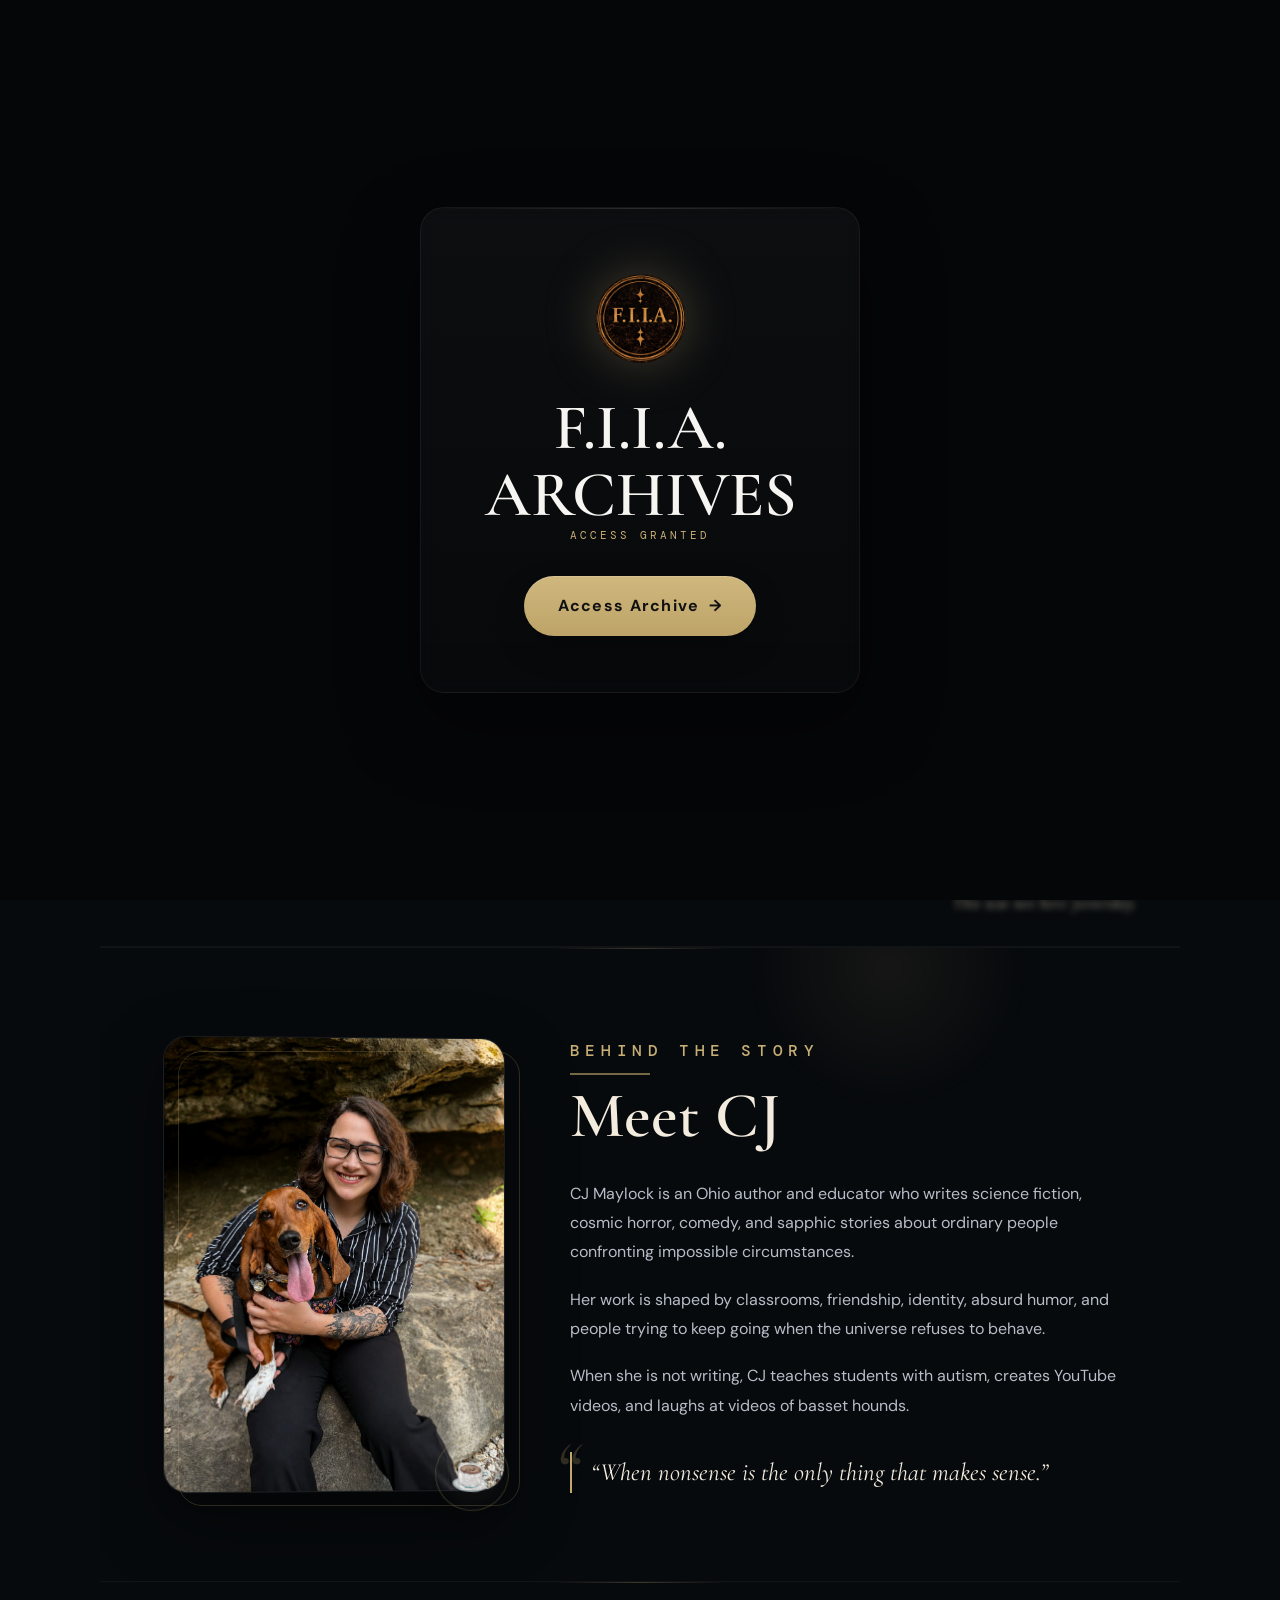
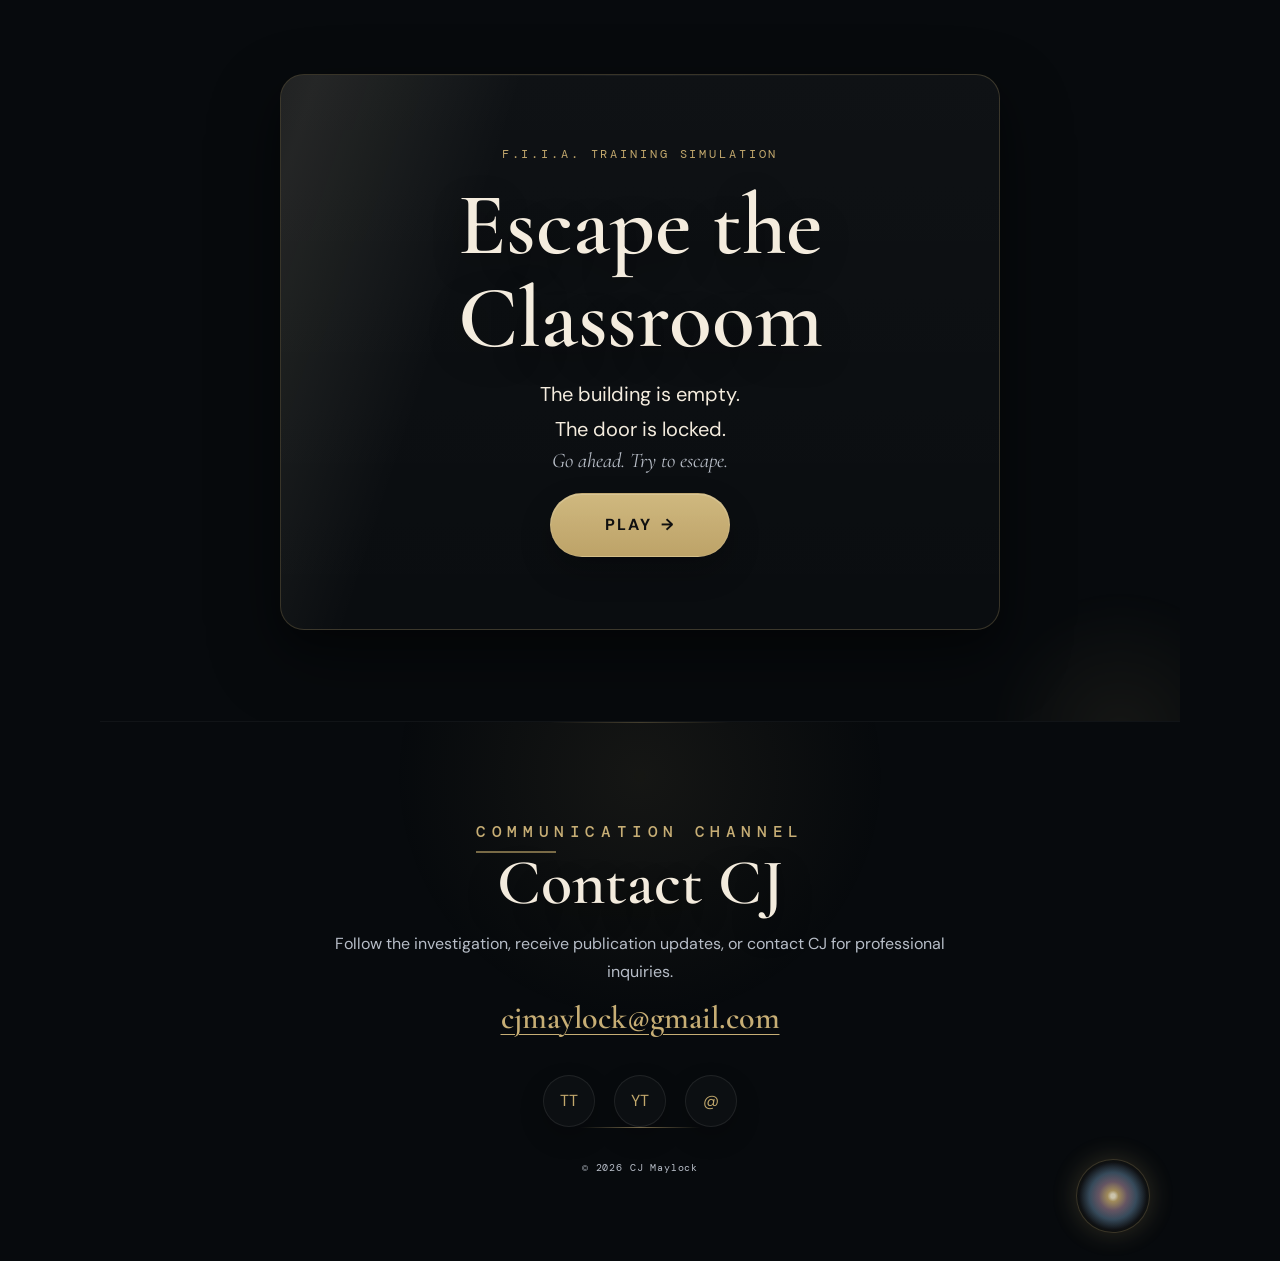
==== commit b2428fb6: "Add files via upload" ====
--- a/my-website/index.html
+++ b/my-website/index.html
@@ -47,8 +47,9 @@
         <div class="intro-card">
 
             <div class="fiia-logo">
-                F.I.I.A.
-            </div>
+    <img src="badge.png" alt="F.I.I.A." class="fiia-badge">
+</div>
+<h2 class="archive-title">F.I.I.A. ARCHIVES</h2>
 
             <p class="clearance">
                 ACCESS GRANTED
@@ -165,14 +166,18 @@
 
             <!-- Hidden owl discovery -->
 
-            <button
-                id="secret-owl"
-                data-secret="owl"
-                type="button"
-                aria-label="Decorative owl emblem"
-            >
-                ◉
-            </button>
+          <button
+    id="secret-owl"
+    data-secret="owl"
+    type="button"
+    aria-label="F.I.I.A. emblem"
+>
+    <img
+        src="badge.png"
+        alt="F.I.I.A."
+        class="secret-badge"
+    >
+</button>
 
 
             <!-- Hidden faculty note -->
@@ -360,14 +365,13 @@
 
             <!-- Hidden rift discovery -->
 
-            <button
-                id="secret-rift"
-                data-secret="rift"
-                type="button"
-                aria-label="Small rift symbol"
-            >
-                ◌
-            </button>
+            <a
+    id="secret-rift"
+    href="after-dismissal.html"
+    aria-label="Enter the hidden F.I.I.A. archive"
+>
+    ◈
+</a>
 
             <p class="copyright">
                 © 2026 CJ Maylock
--- a/my-website/style.css
+++ b/my-website/style.css
@@ -329,17 +329,41 @@
 
 .fiia-logo{
 
-    font-family:"Cormorant Garamond",serif;
-
-    font-size:3rem;
-
-    color:var(--gold);
-
-    letter-spacing:.2em;
+    display:flex;
+
+    justify-content:center;
+
+    align-items:center;
 
     margin-bottom:20px;
 
 }
+.fiia-badge{
+
+    width:110px;
+
+    height:110px;
+
+    object-fit:contain;
+
+    filter:
+        drop-shadow(0 0 25px rgba(214,194,128,.25));
+
+    transition:
+        transform .35s ease,
+        filter .35s ease;
+
+}
+
+.fiia-badge:hover{
+
+    transform:scale(1.05);
+
+    filter:
+        drop-shadow(0 0 35px rgba(214,194,128,.45));
+
+}
+
 
 .clearance{
 
@@ -2685,39 +2709,50 @@
     width: 82px;
     height: 82px;
 
+    padding: 0;
+
     border-radius: 50%;
 
-    font-family: "Cormorant Garamond", serif;
-    font-size: 0;
+    overflow: hidden;
 
     transform: rotate(4deg);
 }
 
-#secret-owl::before {
-    content: "F.I.I.A.";
-
-    font-family: "DM Mono", monospace;
-
-    font-size: 0.62rem;
-    font-weight: 500;
-
-    letter-spacing: 0.08em;
-}
-
-#secret-owl::after {
-    content: "◉";
-
-    position: absolute;
-
-    top: 9px;
-
-    font-size: 1.1rem;
-
-    opacity: 0.62;
+.secret-badge {
+    display: block;
+
+    width: 100%;
+    height: 100%;
+
+    object-fit: cover;
+
+    border-radius: 50%;
+
+    opacity: 0.82;
+
+    transition:
+        transform 0.35s ease,
+        opacity 0.35s ease,
+        filter 0.35s ease;
 }
 
 #secret-owl:hover {
-    transform: translateY(-5px) scale(1.08) rotate(0deg);
+    transform:
+        translateY(-5px)
+        scale(1.08)
+        rotate(0deg);
+}
+
+#secret-owl:hover .secret-badge {
+    opacity: 1;
+
+    transform: scale(1.05);
+
+    filter:
+        drop-shadow(
+            0 0 12px
+            rgba(194, 168, 108, 0.42)
+        );
 }
 
 
@@ -5015,8 +5050,63 @@
 }
 
 .hero-buttons a {
+
+    position: relative;
+
+    overflow: hidden;
+
     box-shadow:
-        0 12px 30px rgba(0, 0, 0, 0.22);
+        0 12px 26px rgba(0,0,0,.22),
+        inset 0 1px rgba(255,255,255,.06);
+
+    transition:
+        transform .35s ease,
+        box-shadow .35s ease,
+        border-color .35s ease;
+
+}
+
+.hero-buttons a:hover{
+
+    transform:
+        translateY(-4px);
+
+    box-shadow:
+        0 22px 40px rgba(0,0,0,.34),
+        0 0 20px rgba(194,168,108,.08);
+
+}
+
+.hero-buttons a::before{
+
+    content:"";
+
+    position:absolute;
+
+    top:0;
+    left:-140%;
+
+    width:60%;
+    height:100%;
+
+    background:
+        linear-gradient(
+            90deg,
+            transparent,
+            rgba(255,255,255,.18),
+            transparent
+        );
+
+    transform:skewX(-20deg);
+
+    transition:left .7s ease;
+
+}
+
+.hero-buttons a:hover::before{
+
+    left:170%;
+
 }
 
 
@@ -5076,4 +5166,1815 @@
         animation: none;
     }
 }
-
+/* ============================================================
+   HERO BOOK — FINAL VISUAL BALANCE
+============================================================ */
+
+.book-placeholder {
+    width: 330px;
+
+    border-color: rgba(194, 168, 108, 0.52);
+
+    box-shadow:
+        -14px 30px 64px rgba(0, 0, 0, 0.58),
+        0 0 32px rgba(194, 168, 108, 0.08),
+        inset 1px 0 rgba(255, 255, 255, 0.08);
+}
+
+.book-display {
+    filter: drop-shadow(
+        0 22px 28px rgba(0, 0, 0, 0.28)
+    );
+}
+/* Make the folded note a supporting detail */
+
+#secret-note {
+    width: 72px;
+    height: 58px;
+
+    right: 8px;
+
+    opacity: 0.7;
+
+    transform: rotate(7deg) translateX(-8px);
+}
+
+#secret-note:hover {
+    opacity: 1;
+
+    transform:
+        rotate(2deg)
+        translateX(-4px)
+        translateY(-5px)
+        scale(1.06);
+}
+/* ============================================================
+   LUXURY SECTION LIGHTING
+============================================================ */
+
+section{
+
+    position:relative;
+    overflow:hidden;
+
+}
+
+section::before{
+
+    content:"";
+
+    position:absolute;
+    inset:0;
+
+    pointer-events:none;
+
+    background:
+        radial-gradient(
+            circle at 50% 12%,
+            rgba(194,168,108,.055),
+            transparent 48%
+        );
+
+    opacity:.75;
+
+}
+
+section:nth-of-type(even)::before{
+
+    background:
+        radial-gradient(
+            circle at 65% 18%,
+            rgba(255,255,255,.03),
+            transparent 50%
+        );
+
+}
+
+section>*{
+
+    position:relative;
+    z-index:1;
+
+}
+/* ============================================================
+   REFINED GOLD ACCENTS
+============================================================ */
+
+/* Softer, more consistent gold treatment */
+
+:root {
+    --luxury-gold: #c7ae75;
+    --luxury-gold-soft: rgba(199, 174, 117, 0.42);
+    --luxury-gold-faint: rgba(199, 174, 117, 0.12);
+}
+
+
+/* Thin gold details feel more premium than heavy borders */
+
+.presents,
+.game-agency-label,
+.game-screen-code,
+.book-small-text,
+.clearance {
+    color: var(--luxury-gold);
+}
+
+
+/* Buttons */
+
+.primary-button,
+#play-game,
+#begin-game,
+#enter-button {
+    background:
+        linear-gradient(
+            180deg,
+            #cfb77e,
+            #bda367
+        );
+
+    border-color:
+        rgba(255, 255, 255, 0.08);
+
+    box-shadow:
+        0 14px 30px rgba(0, 0, 0, 0.28),
+        inset 0 1px rgba(255, 255, 255, 0.18);
+}
+
+.primary-button:hover,
+#play-game:hover,
+#begin-game:hover,
+#enter-button:hover {
+    background:
+        linear-gradient(
+            180deg,
+            #d8c18a,
+            #c4aa6b
+        );
+
+    box-shadow:
+        0 18px 38px rgba(0, 0, 0, 0.34),
+        0 0 24px rgba(199, 174, 117, 0.18);
+}
+
+
+/* Secondary buttons */
+
+.secondary-button {
+    border-color: var(--luxury-gold-soft);
+    color: var(--luxury-gold);
+}
+
+.secondary-button:hover {
+    border-color: var(--luxury-gold);
+    color: #f7f1e4;
+
+    background:
+        rgba(199, 174, 117, 0.06);
+}
+
+
+/* Divider lines */
+
+#author::before,
+#game::before,
+#contact::before,
+.copyright::before {
+    background:
+        linear-gradient(
+            to right,
+            transparent,
+            rgba(199, 174, 117, 0.58),
+            transparent
+        );
+}
+
+
+/* Cards and framed elements */
+
+.book-placeholder,
+.game-card,
+.discovery-card,
+.intro-card {
+    border-color:
+        rgba(199, 174, 117, 0.28);
+}
+
+
+/* Links */
+
+.contact-email,
+.social-links a:hover {
+    color: var(--luxury-gold);
+}
+
+
+/* Keep gold restrained on smaller details */
+
+#secret-owl,
+#secret-note,
+#secret-coffee,
+#secret-rift {
+    border-color:
+        rgba(199, 174, 117, 0.32);
+}
+/* ============================================================
+   REFINED TEXT SPACING
+============================================================ */
+
+/* Headings */
+
+#hero h1,
+#author h2,
+#game h2,
+#contact h2 {
+    text-wrap: balance;
+}
+
+#author h2,
+#game h2,
+#contact h2 {
+    margin-bottom: 0.85rem;
+}
+
+
+/* Paragraph rhythm */
+
+.hero-left p,
+.author-copy p,
+.game-card p,
+#contact p {
+    margin-bottom: 0;
+}
+
+.author-copy {
+    gap: 1.05rem;
+}
+
+.author-copy p {
+    line-height: 1.82;
+}
+
+.author-copy p + p {
+    margin-top: 0.1rem;
+}
+
+
+/* Hero copy */
+
+.description {
+    margin-top: 0.15rem;
+    margin-bottom: 0.2rem;
+}
+
+.hero-summary {
+    margin-top: 0.1rem;
+    margin-bottom: 0.35rem;
+}
+
+
+/* Small labels */
+
+.presents,
+.game-card small,
+.clearance {
+    line-height: 1.4;
+}
+
+
+/* Game section */
+
+.game-card h2 {
+    margin-top: 0.35rem;
+}
+
+.game-invitation {
+    margin-top: -0.25rem !important;
+    margin-bottom: 0.8rem !important;
+}
+
+
+/* Contact section */
+
+#contact h2 {
+    margin-top: 0.35rem;
+}
+
+.contact-email {
+    margin-top: 0.25rem;
+}
+
+
+/* Keep line lengths elegant */
+
+.hero-summary,
+.author-copy p,
+#contact > p {
+    max-width: 58ch;
+}
+/* ============================================================
+   PREMIUM SURFACES
+============================================================ */
+
+.book-placeholder,
+.author-photo img,
+.game-card,
+.intro-card,
+.discovery-card {
+
+    backdrop-filter: blur(10px);
+
+    background:
+        linear-gradient(
+            180deg,
+            rgba(255,255,255,.035),
+            rgba(255,255,255,.015)
+        );
+
+    border:
+        1px solid rgba(255,255,255,.055);
+
+}
+
+/* Give every surface the same lighting language */
+
+.book-placeholder::before,
+.game-card::before,
+.discovery-card::before,
+.intro-card::before{
+
+    content:"";
+
+    position:absolute;
+
+    top:0;
+    left:0;
+    right:0;
+
+    height:1px;
+
+    background:
+        linear-gradient(
+            to right,
+            transparent,
+            rgba(255,255,255,.18),
+            transparent
+        );
+
+    opacity:.7;
+
+}
+
+/* Softer corners everywhere */
+
+.book-placeholder,
+.game-card,
+.discovery-card,
+.intro-card{
+
+    border-radius:24px;
+
+}
+
+/* Richer shadows */
+
+.book-placeholder,
+.author-photo img,
+.game-card{
+
+    box-shadow:
+        0 18px 40px rgba(0,0,0,.22),
+        0 36px 90px rgba(0,0,0,.35);
+
+}
+/* ============================================================
+   EDITORIAL SECTION SPACING
+============================================================ */
+
+/* Keep the overall page compact and deliberate */
+
+#hero {
+    padding-top: 48px !important;
+    padding-bottom: 76px !important;
+}
+
+#author {
+    padding-top: 88px !important;
+    padding-bottom: 88px !important;
+}
+
+#game {
+    padding-top: 92px !important;
+    padding-bottom: 92px !important;
+}
+
+#contact {
+    padding-top: 92px !important;
+    padding-bottom: 78px !important;
+}
+
+
+/* Give each section a consistent content width */
+
+#hero,
+#author,
+#game,
+#contact {
+    width: min(1080px, calc(100% - 48px));
+}
+
+
+/* Tighten the space inside the hero composition */
+
+.hero-left {
+    gap: 1rem;
+}
+
+.hero-buttons {
+    margin-top: 0.7rem;
+}
+
+
+/* Keep the author section balanced */
+
+#author {
+    gap: clamp(2.8rem, 5vw, 4.5rem);
+}
+
+
+/* Give the game card breathing room without making it huge */
+
+.game-card {
+    margin-top: 0;
+    margin-bottom: 0;
+}
+
+
+/* Prevent decorative items from changing section height */
+
+#secret-owl,
+#secret-note,
+#secret-coffee,
+#secret-rift {
+    position: absolute;
+}
+
+
+/* Mobile spacing */
+
+@media (max-width: 700px) {
+    #hero,
+    #author,
+    #game,
+    #contact {
+        width: min(100% - 30px, 680px);
+    }
+
+    #hero {
+        padding-top: 34px !important;
+        padding-bottom: 62px !important;
+    }
+
+    #author,
+    #game {
+        padding-top: 70px !important;
+        padding-bottom: 70px !important;
+    }
+
+    #contact {
+        padding-top: 72px !important;
+        padding-bottom: 64px !important;
+    }
+}
+/* ============================================================
+   CONSISTENT LUXURY DEPTH
+============================================================ */
+
+:root {
+    --luxury-shadow-soft:
+        0 14px 30px rgba(0, 0, 0, 0.22);
+
+    --luxury-shadow-deep:
+        0 28px 70px rgba(0, 0, 0, 0.42);
+
+    --luxury-glow:
+        0 0 28px rgba(199, 174, 117, 0.10);
+}
+
+
+/* Shared depth language */
+
+.book-placeholder,
+.author-photo img,
+.game-card {
+    box-shadow:
+        var(--luxury-shadow-soft),
+        var(--luxury-shadow-deep);
+}
+
+
+/* Hover depth */
+
+.book-placeholder:hover,
+.author-photo:hover img,
+.game-card:hover {
+    box-shadow:
+        0 18px 36px rgba(0, 0, 0, 0.28),
+        0 38px 90px rgba(0, 0, 0, 0.52),
+        var(--luxury-glow);
+}
+
+
+/* Slightly soften the resting surfaces */
+
+.book-placeholder,
+.author-photo img,
+.game-card {
+    filter:
+        saturate(0.98)
+        contrast(1.01);
+}
+
+
+/* Add a subtle grounding shadow below the author portrait */
+
+.author-photo::before {
+    box-shadow:
+        0 30px 70px rgba(0, 0, 0, 0.26);
+}
+
+
+/* Keep the game card visually substantial */
+
+.game-card {
+    border-color:
+        rgba(199, 174, 117, 0.24);
+}
+
+
+/* Preserve gentler motion on mobile */
+
+@media (max-width: 700px) {
+    .book-placeholder,
+    .author-photo img,
+    .game-card {
+        box-shadow:
+            0 14px 34px rgba(0, 0, 0, 0.34);
+    }
+
+    .book-placeholder:hover,
+    .author-photo:hover img,
+    .game-card:hover {
+        box-shadow:
+            0 18px 42px rgba(0, 0, 0, 0.4);
+    }
+}
+/* ============================================================
+   ATMOSPHERIC DEPTH
+============================================================ */
+
+body::after{
+
+    content:"";
+
+    position:fixed;
+
+    inset:0;
+
+    pointer-events:none;
+
+    z-index:-1;
+
+    background:
+
+        radial-gradient(
+            circle at 20% 15%,
+            rgba(255,255,255,.022),
+            transparent 30%
+        ),
+
+        radial-gradient(
+            circle at 82% 28%,
+            rgba(194,168,108,.028),
+            transparent 26%
+        ),
+
+        radial-gradient(
+            circle at 52% 82%,
+            rgba(255,255,255,.018),
+            transparent 32%
+        );
+
+    animation:
+        atmosphereFloat
+        28s
+        ease-in-out
+        infinite;
+
+}
+
+@keyframes atmosphereFloat{
+
+    0%,100%{
+
+        transform:
+            translateY(0px);
+
+        opacity:.85;
+
+    }
+
+    50%{
+
+        transform:
+            translateY(-12px);
+
+        opacity:1;
+
+    }
+
+}
+/* ============================================================
+   REFINED FLASHLIGHT CURSOR
+============================================================ */
+
+#flashlight {
+    display: grid;
+    place-items: center;
+
+    opacity: 0.82;
+
+    filter: blur(0.2px);
+
+    transition:
+        width 0.3s ease,
+        height 0.3s ease,
+        opacity 0.3s ease,
+        filter 0.3s ease;
+}
+
+
+/* Tiny gold focal point */
+
+#flashlight::after {
+    content: "";
+
+    width: 5px;
+    height: 5px;
+
+    border-radius: 50%;
+
+    background: rgba(235, 215, 165, 0.9);
+
+    box-shadow:
+        0 0 7px rgba(235, 215, 165, 0.7),
+        0 0 18px rgba(199, 174, 117, 0.3);
+
+    opacity: 0.72;
+}
+
+
+/* Slightly warmer light over interactive objects */
+
+body:has(
+    a:hover,
+    button:hover,
+    #secret-owl:hover,
+    #secret-note:hover,
+    #secret-coffee:hover,
+    #secret-rift:hover
+) #flashlight {
+    opacity: 1;
+
+    filter:
+        brightness(1.1)
+        blur(0);
+}
+
+body:has(
+    a:hover,
+    button:hover
+) #flashlight::after {
+    transform: scale(1.35);
+
+    opacity: 1;
+}
+
+
+/* Hide the effect on touch devices */
+
+@media (hover: none), (pointer: coarse) {
+    #flashlight {
+        display: none;
+    }
+}
+/* ============================================================
+   FIX — CENTER FLASHLIGHT ON CURSOR
+============================================================ */
+
+#flashlight {
+    position: fixed !important;
+
+    transform: translate(-50%, -50%) !important;
+
+    transform-origin: center !important;
+
+    margin: 0 !important;
+
+    pointer-events: none;
+}
+/* ============================================================
+   AUTHOR PORTRAIT — SOFT LUXURY LIGHT
+============================================================ */
+
+.author-photo {
+    position: relative;
+    isolation: isolate;
+}
+
+.author-photo::before {
+    content: "";
+
+    position: absolute;
+    inset: 10% 8% -2% 10%;
+
+    z-index: -1;
+
+    border-radius: 28px;
+
+    background:
+        radial-gradient(
+            circle at 50% 35%,
+            rgba(199, 174, 117, 0.16),
+            transparent 58%
+        );
+
+    filter: blur(24px);
+
+    opacity: 0.55;
+
+    transition:
+        opacity 0.45s ease,
+        transform 0.45s ease;
+}
+
+.author-photo:hover::before {
+    opacity: 0.82;
+
+    transform: scale(1.04);
+}
+
+.author-photo img {
+    transition:
+        transform 0.45s ease,
+        filter 0.45s ease,
+        box-shadow 0.45s ease;
+}
+
+.author-photo:hover img {
+    filter:
+        brightness(1.035)
+        contrast(1.015);
+
+    transform:
+        translateY(-5px);
+
+    box-shadow:
+        0 20px 42px rgba(0, 0, 0, 0.3),
+        0 42px 92px rgba(0, 0, 0, 0.5),
+        0 0 28px rgba(199, 174, 117, 0.09);
+}
+/* ============================================================
+   PREMIUM MOTION
+============================================================ */
+
+/* Heavy objects */
+
+.book-placeholder,
+.author-photo img,
+.game-card {
+
+    transition:
+        transform .55s cubic-bezier(.22,.61,.36,1),
+        box-shadow .55s cubic-bezier(.22,.61,.36,1),
+        filter .55s ease;
+
+}
+
+/* Buttons feel quicker */
+
+.primary-button,
+.secondary-button,
+button {
+
+    transition:
+        transform .18s ease,
+        box-shadow .18s ease,
+        background .18s ease,
+        color .18s ease;
+
+}
+
+.primary-button:hover,
+.secondary-button:hover,
+button:hover{
+
+    transform:
+        translateY(-2px);
+
+}
+
+.primary-button:active,
+.secondary-button:active,
+button:active{
+
+    transform:
+        translateY(0px) scale(.98);
+
+}
+
+/* Secret discoveries feel playful */
+
+#secret-owl,
+#secret-note,
+#secret-coffee,
+#secret-rift{
+
+    transition:
+        transform .32s ease,
+        opacity .32s ease,
+        box-shadow .32s ease;
+
+}
+
+#secret-owl:hover,
+#secret-note:hover,
+#secret-coffee:hover,
+#secret-rift:hover{
+
+    transform:
+        translateY(-5px)
+        rotate(-2deg);
+
+}
+/* ============================================================
+   RARE CONSTELLATION
+============================================================ */
+
+.constellation {
+    position: absolute;
+
+    top: 12%;
+    right: 7%;
+
+    width: min(320px, 34vw);
+
+    opacity: 0;
+
+    pointer-events: none;
+
+    transform:
+        translateY(12px)
+        scale(0.98);
+
+    transition:
+        opacity 1.4s ease,
+        transform 1.4s ease;
+
+    filter:
+        drop-shadow(
+            0 0 12px
+            rgba(199, 174, 117, 0.12)
+        );
+}
+
+.constellation-visible {
+    opacity: 0.48;
+
+    transform:
+        translateY(0)
+        scale(1);
+}
+
+.constellation svg {
+    width: 100%;
+    height: auto;
+
+    overflow: visible;
+}
+
+.constellation-lines line {
+    stroke:
+        rgba(199, 174, 117, 0.36);
+
+    stroke-width: 1;
+
+    stroke-linecap: round;
+
+    stroke-dasharray: 180;
+    stroke-dashoffset: 180;
+
+    animation:
+        drawConstellationLine
+        2.8s
+        ease
+        forwards;
+}
+
+.constellation-lines line:nth-child(2) {
+    animation-delay: 0.25s;
+}
+
+.constellation-lines line:nth-child(3) {
+    animation-delay: 0.5s;
+}
+
+.constellation-lines line:nth-child(4) {
+    animation-delay: 0.75s;
+}
+
+.constellation-lines line:nth-child(5) {
+    animation-delay: 1s;
+}
+
+.constellation-lines line:nth-child(6) {
+    animation-delay: 1.25s;
+}
+
+.constellation-stars circle {
+    fill:
+        rgba(246, 235, 205, 0.92);
+
+    opacity: 0;
+
+    transform-box: fill-box;
+    transform-origin: center;
+
+    animation:
+        revealConstellationStar
+        1s
+        ease
+        forwards;
+}
+
+.constellation-stars circle:nth-child(1) {
+    animation-delay: 0.35s;
+}
+
+.constellation-stars circle:nth-child(2) {
+    animation-delay: 0.65s;
+}
+
+.constellation-stars circle:nth-child(3) {
+    animation-delay: 0.95s;
+}
+
+.constellation-stars circle:nth-child(4) {
+    animation-delay: 1.25s;
+}
+
+.constellation-stars circle:nth-child(5) {
+    animation-delay: 1.55s;
+}
+
+.constellation-stars circle:nth-child(6) {
+    animation-delay: 1.85s;
+}
+
+.constellation-stars circle:nth-child(7) {
+    animation-delay: 2.15s;
+}
+
+@keyframes drawConstellationLine {
+    to {
+        stroke-dashoffset: 0;
+    }
+}
+
+@keyframes revealConstellationStar {
+    0% {
+        opacity: 0;
+        transform: scale(0.4);
+    }
+
+    65% {
+        opacity: 1;
+        transform: scale(1.18);
+    }
+
+    100% {
+        opacity: 0.88;
+        transform: scale(1);
+    }
+}
+
+
+/* Keep it subtle on smaller screens */
+
+@media (max-width: 800px) {
+    .constellation {
+        top: 9%;
+        right: 3%;
+
+        width: 220px;
+
+        opacity: 0;
+    }
+
+    .constellation-visible {
+        opacity: 0.32;
+    }
+}
+
+
+/* Accessibility */
+
+@media (prefers-reduced-motion: reduce) {
+    .constellation,
+    .constellation-lines line,
+    .constellation-stars circle {
+        animation: none;
+        transition: none;
+    }
+
+    .constellation-visible {
+        opacity: 0.28;
+    }
+}
+/* ============================================================
+   BOOK PARALLAX
+============================================================ */
+
+.book-placeholder{
+
+    transform-style:preserve-3d;
+
+    will-change:transform;
+
+    transition:
+        transform .35s ease-out,
+        box-shadow .45s ease;
+
+}
+/* ============================================================
+   BOOK CURSOR LIGHT
+============================================================ */
+
+.book-cursor-light {
+    position: absolute;
+    inset: 0;
+
+    z-index: 1;
+
+    border-radius: inherit;
+
+    pointer-events: none;
+
+    opacity: 0;
+
+    background:
+        radial-gradient(
+            circle 115px at
+            var(--book-light-x, 50%)
+            var(--book-light-y, 50%),
+            rgba(255, 247, 219, 0.2),
+            rgba(199, 174, 117, 0.07) 35%,
+            transparent 70%
+        );
+
+    mix-blend-mode: screen;
+
+    transition: opacity 0.35s ease;
+}
+
+.book-cursor-light.visible {
+    opacity: 1;
+}
+
+/* Keep the cover wording above the moving light */
+
+.book-placeholder > span:not(.book-cursor-light),
+.book-placeholder > strong {
+    position: relative;
+    z-index: 2;
+}
+
+@media (hover: none), (pointer: coarse) {
+    .book-cursor-light {
+        display: none;
+    }
+}
+/* ============================================================
+   RARE F.I.I.A. SURVEILLANCE NOTICE
+============================================================ */
+
+#surveillance-notice {
+    position: fixed;
+
+    top: 24px;
+    right: 28px;
+
+    z-index: 9000;
+
+    display: flex;
+    flex-direction: column;
+    gap: 0.18rem;
+
+    padding: 0.7rem 0.85rem;
+
+    border-left:
+        1px solid
+        rgba(199, 174, 117, 0.52);
+
+    color:
+        rgba(235, 225, 201, 0.72);
+
+    background:
+        rgba(7, 11, 16, 0.72);
+
+    backdrop-filter: blur(8px);
+
+    font-family:
+        "DM Mono",
+        monospace;
+
+    pointer-events: none;
+
+    opacity: 0;
+
+    transform:
+        translateY(-8px);
+
+    transition:
+        opacity 0.35s ease,
+        transform 0.35s ease;
+}
+
+#surveillance-notice.visible {
+    opacity: 0.82;
+
+    transform:
+        translateY(0);
+}
+
+#surveillance-notice span {
+    color:
+        rgba(199, 174, 117, 0.72);
+
+    font-size: 0.52rem;
+
+    letter-spacing: 0.14em;
+}
+
+#surveillance-notice strong {
+    font-size: 0.6rem;
+
+    font-weight: 500;
+
+    letter-spacing: 0.1em;
+}
+
+@media (max-width: 700px) {
+    #surveillance-notice {
+        top: 16px;
+        right: 16px;
+    }
+}
+
+@media (prefers-reduced-motion: reduce) {
+    #surveillance-notice {
+        transition: none;
+    }
+}
+/* ============================================================
+   FLASHLIGHT-REVEALED MESSAGE
+============================================================ */
+
+.flashlight-message {
+    position: absolute;
+
+    right: 4%;
+    bottom: 28px;
+
+    z-index: 12;
+
+    color:
+        rgba(224, 213, 188, 0.82);
+
+    font-family:
+        "Cormorant Garamond",
+        serif;
+
+    font-size: 1.05rem;
+    font-style: italic;
+
+    letter-spacing: 0.035em;
+
+    opacity: 0;
+
+    filter: blur(3px);
+
+    pointer-events: none;
+
+    transition:
+        opacity 0.1s linear,
+        filter 0.1s linear;
+
+    text-shadow:
+        0 0 14px
+        rgba(199, 174, 117, 0.24);
+}
+
+@media (max-width: 800px),
+       (hover: none),
+       (pointer: coarse) {
+
+    .flashlight-message {
+        display: none;
+    }
+}
+/* ============================================================
+   ADDITIONAL FLASHLIGHT MESSAGES
+============================================================ */
+
+.author-flashlight-message {
+    left: 5%;
+    bottom: 28px;
+}
+
+.game-flashlight-message {
+    right: 6%;
+    top: 44px;
+}
+
+.contact-flashlight-message {
+    left: 5%;
+    bottom: 38px;
+}
+
+@media (max-width: 800px),
+       (hover: none),
+       (pointer: coarse) {
+
+    .author-flashlight-message,
+    .game-flashlight-message,
+    .contact-flashlight-message {
+        display: none;
+    }
+}
+/* ============================================================
+   LUXURY FILM GRAIN
+============================================================ */
+
+body::before{
+
+    content:"";
+
+    position:fixed;
+
+    inset:0;
+
+    pointer-events:none;
+
+    z-index:9998;
+
+    opacity:.025;
+
+    background-image:
+
+        radial-gradient(circle,rgba(255,255,255,.6) 1px,transparent 1px);
+
+    background-size:7px 7px;
+
+    mix-blend-mode:soft-light;
+
+    animation:
+        grainShift
+        10s
+        linear
+        infinite;
+
+}
+
+@keyframes grainShift{
+
+    0%{
+
+        transform:
+            translate(0,0);
+
+    }
+
+    25%{
+
+        transform:
+            translate(-2px,1px);
+
+    }
+
+    50%{
+
+        transform:
+            translate(1px,-2px);
+
+    }
+
+    75%{
+
+        transform:
+            translate(2px,1px);
+
+    }
+
+    100%{
+
+        transform:
+            translate(0,0);
+
+    }
+
+}
+/* ============================================================
+   GAME — CLASSIFIED TERMINAL POLISH
+============================================================ */
+
+#game-overlay {
+    background:
+        radial-gradient(
+            circle at 50% 18%,
+            rgba(199, 174, 117, 0.08),
+            transparent 34%
+        ),
+        rgba(3, 6, 10, 0.94);
+
+    backdrop-filter: blur(10px);
+}
+
+.game-window {
+    position: relative;
+    overflow: hidden;
+
+    border:
+        1px solid
+        rgba(199, 174, 117, 0.3);
+
+    background:
+        linear-gradient(
+            180deg,
+            rgba(17, 24, 32, 0.98),
+            rgba(6, 10, 15, 0.99)
+        );
+
+    box-shadow:
+        0 34px 100px rgba(0, 0, 0, 0.68),
+        0 0 46px rgba(199, 174, 117, 0.08),
+        inset 0 1px rgba(255, 255, 255, 0.04);
+}
+
+
+/* Thin terminal glow across the top */
+
+.game-window::before {
+    content: "";
+
+    position: absolute;
+    inset: 0 0 auto;
+
+    height: 1px;
+
+    background:
+        linear-gradient(
+            to right,
+            transparent,
+            rgba(224, 205, 157, 0.72),
+            transparent
+        );
+
+    opacity: 0.7;
+
+    pointer-events: none;
+}
+
+
+/* Extremely subtle CRT lines */
+
+.game-window::after {
+    content: "";
+
+    position: absolute;
+    inset: 0;
+
+    pointer-events: none;
+
+    background:
+        repeating-linear-gradient(
+            to bottom,
+            rgba(255, 255, 255, 0.012) 0,
+            rgba(255, 255, 255, 0.012) 1px,
+            transparent 1px,
+            transparent 4px
+        );
+
+    opacity: 0.38;
+
+    mix-blend-mode: soft-light;
+}
+
+
+/* Keep all game content above the texture */
+
+.game-window > * {
+    position: relative;
+    z-index: 2;
+}
+
+
+/* Refine the game header */
+
+.game-header {
+    border-bottom:
+        1px solid
+        rgba(199, 174, 117, 0.16);
+
+    background:
+        rgba(255, 255, 255, 0.018);
+}
+
+.game-header h2,
+.game-header h3 {
+    text-shadow:
+        0 0 18px
+        rgba(199, 174, 117, 0.12);
+}
+
+
+/* Cleaner close button */
+
+#close-game {
+    border:
+        1px solid
+        rgba(199, 174, 117, 0.24);
+
+    background:
+        rgba(255, 255, 255, 0.025);
+
+    color:
+        rgba(235, 226, 204, 0.78);
+
+    transition:
+        transform 0.2s ease,
+        background 0.2s ease,
+        border-color 0.2s ease;
+}
+
+#close-game:hover {
+    transform:
+        rotate(4deg)
+        scale(1.06);
+
+    background:
+        rgba(199, 174, 117, 0.08);
+
+    border-color:
+        rgba(199, 174, 117, 0.55);
+}
+
+
+/* Inventory panel */
+
+.game-inventory,
+.inventory-panel {
+    border:
+        1px solid
+        rgba(199, 174, 117, 0.16);
+
+    background:
+        linear-gradient(
+            180deg,
+            rgba(255, 255, 255, 0.025),
+            rgba(255, 255, 255, 0.012)
+        );
+
+    box-shadow:
+        inset 0 1px
+        rgba(255, 255, 255, 0.025);
+}
+
+
+/* Clickable game objects feel intentional */
+
+.game-object,
+[data-game-object] {
+    transition:
+        transform 0.22s ease,
+        filter 0.22s ease,
+        opacity 0.22s ease;
+}
+
+.game-object:hover,
+[data-game-object]:hover {
+    transform:
+        translateY(-3px)
+        scale(1.025);
+
+    filter:
+        brightness(1.1)
+        drop-shadow(
+            0 0 12px
+            rgba(199, 174, 117, 0.16)
+        );
+}
+
+
+/* Softer opening animation */
+
+#game-overlay.active .game-window {
+    animation:
+        gameWindowArrives
+        0.6s
+        cubic-bezier(0.22, 1, 0.36, 1)
+        both;
+}
+
+@keyframes gameWindowArrives {
+    from {
+        opacity: 0;
+
+        transform:
+            translateY(18px)
+            scale(0.985);
+
+        filter: blur(4px);
+    }
+
+    to {
+        opacity: 1;
+
+        transform:
+            translateY(0)
+            scale(1);
+
+        filter: blur(0);
+    }
+}
+
+
+/* Mobile */
+
+@media (max-width: 700px) {
+    .game-window {
+        border-radius: 18px;
+    }
+
+    .game-window::after {
+        opacity: 0.22;
+    }
+}
+/* ============================================================
+   FIX — RESTORE SECRET RIFT LINK
+============================================================ */
+
+#secret-rift {
+    text-decoration: none;
+}
+
+#secret-rift:visited {
+    color: var(--gold);
+}
+/* ============================================================
+   FINAL MOBILE LAYOUT
+   Homepage foundation
+============================================================ */
+
+@media (max-width: 700px) {
+
+    html,
+    body {
+        width: 100%;
+        overflow-x: hidden;
+    }
+
+    main {
+        width: 100%;
+        overflow: hidden;
+    }
+
+    #hero,
+    #author,
+    #game,
+    #contact {
+        width: calc(100% - 28px);
+        max-width: 620px;
+
+        margin-left: auto;
+        margin-right: auto;
+
+        padding-left: 0 !important;
+        padding-right: 0 !important;
+    }
+
+
+    /* HERO */
+
+    #hero {
+        display: flex;
+        flex-direction: column;
+
+        gap: 2.5rem;
+
+        padding-top: 32px !important;
+        padding-bottom: 65px !important;
+    }
+
+    .hero-left,
+    .hero-right {
+        width: 100%;
+
+        margin: 0;
+        padding: 0;
+
+        justify-self: auto;
+        align-self: auto;
+    }
+
+    .hero-left {
+        align-items: flex-start;
+        text-align: left;
+    }
+
+    #hero h1 {
+        width: 100%;
+        max-width: 100%;
+
+        font-size: clamp(2.7rem, 13vw, 4.2rem);
+        line-height: 0.98;
+
+        overflow-wrap: normal;
+    }
+
+    .description,
+    .hero-summary {
+        width: 100%;
+        max-width: 100%;
+    }
+
+    .hero-buttons {
+        width: 100%;
+
+        display: grid;
+        grid-template-columns: 1fr;
+        gap: 0.8rem;
+    }
+
+    .hero-buttons a {
+        width: 100%;
+        min-height: 50px;
+
+        display: flex;
+        align-items: center;
+        justify-content: center;
+    }
+
+
+    /* BOOK */
+
+    .hero-right,
+    .book-display {
+        display: flex;
+        flex-direction: column;
+        align-items: center;
+    }
+
+    .book-placeholder {
+        width: min(310px, 82vw);
+        min-height: 430px;
+
+        transform: none !important;
+    }
+
+    .book-display {
+        animation: none;
+    }
+
+
+    /* AUTHOR */
+
+    #author {
+        display: flex;
+        flex-direction: column;
+
+        gap: 2.5rem;
+
+        padding-top: 70px !important;
+        padding-bottom: 70px !important;
+    }
+
+    .author-photo,
+    .author-copy {
+        width: 100%;
+        max-width: 100%;
+    }
+
+    .author-photo img {
+        width: 100%;
+        max-height: none;
+
+        transform: none !important;
+    }
+
+    .author-copy {
+        text-align: left;
+    }
+
+
+    /* GAME INVITATION */
+
+    #game {
+        display: block;
+
+        padding-top: 70px !important;
+        padding-bottom: 70px !important;
+    }
+
+    .game-card {
+        width: 100%;
+
+        padding: 2.2rem 1.2rem;
+    }
+
+    .game-card h2 {
+        font-size: clamp(2.6rem, 13vw, 4rem);
+        line-height: 0.95;
+    }
+
+    #play-game {
+        width: 100%;
+    }
+
+
+    /* CONTACT */
+
+    #contact {
+        min-height: auto;
+
+        padding-top: 72px !important;
+        padding-bottom: 80px !important;
+
+        text-align: center;
+    }
+
+    .contact-email {
+        max-width: 100%;
+
+        font-size: 1.25rem;
+
+        overflow-wrap: anywhere;
+    }
+
+
+    /* SECRET ITEMS */
+
+    #secret-owl {
+        top: 10px;
+        right: 8px;
+
+        width: 58px;
+        height: 58px;
+    }
+
+    #secret-note {
+        top: auto;
+        right: 8px;
+        bottom: 12px;
+
+        width: 58px;
+        height: 48px;
+    }
+
+    #secret-coffee {
+        left: auto;
+        right: 8px;
+        bottom: 12px;
+
+        width: 58px;
+        height: 58px;
+    }
+
+    #secret-rift {
+        right: 8px;
+        bottom: 16px;
+
+        width: 58px;
+        height: 58px;
+    }
+
+
+    /* HIDE DESKTOP-ONLY EFFECTS */
+
+    #flashlight,
+    .flashlight-message,
+    .constellation,
+    #surveillance-notice {
+        display: none !important;
+    }
+}
